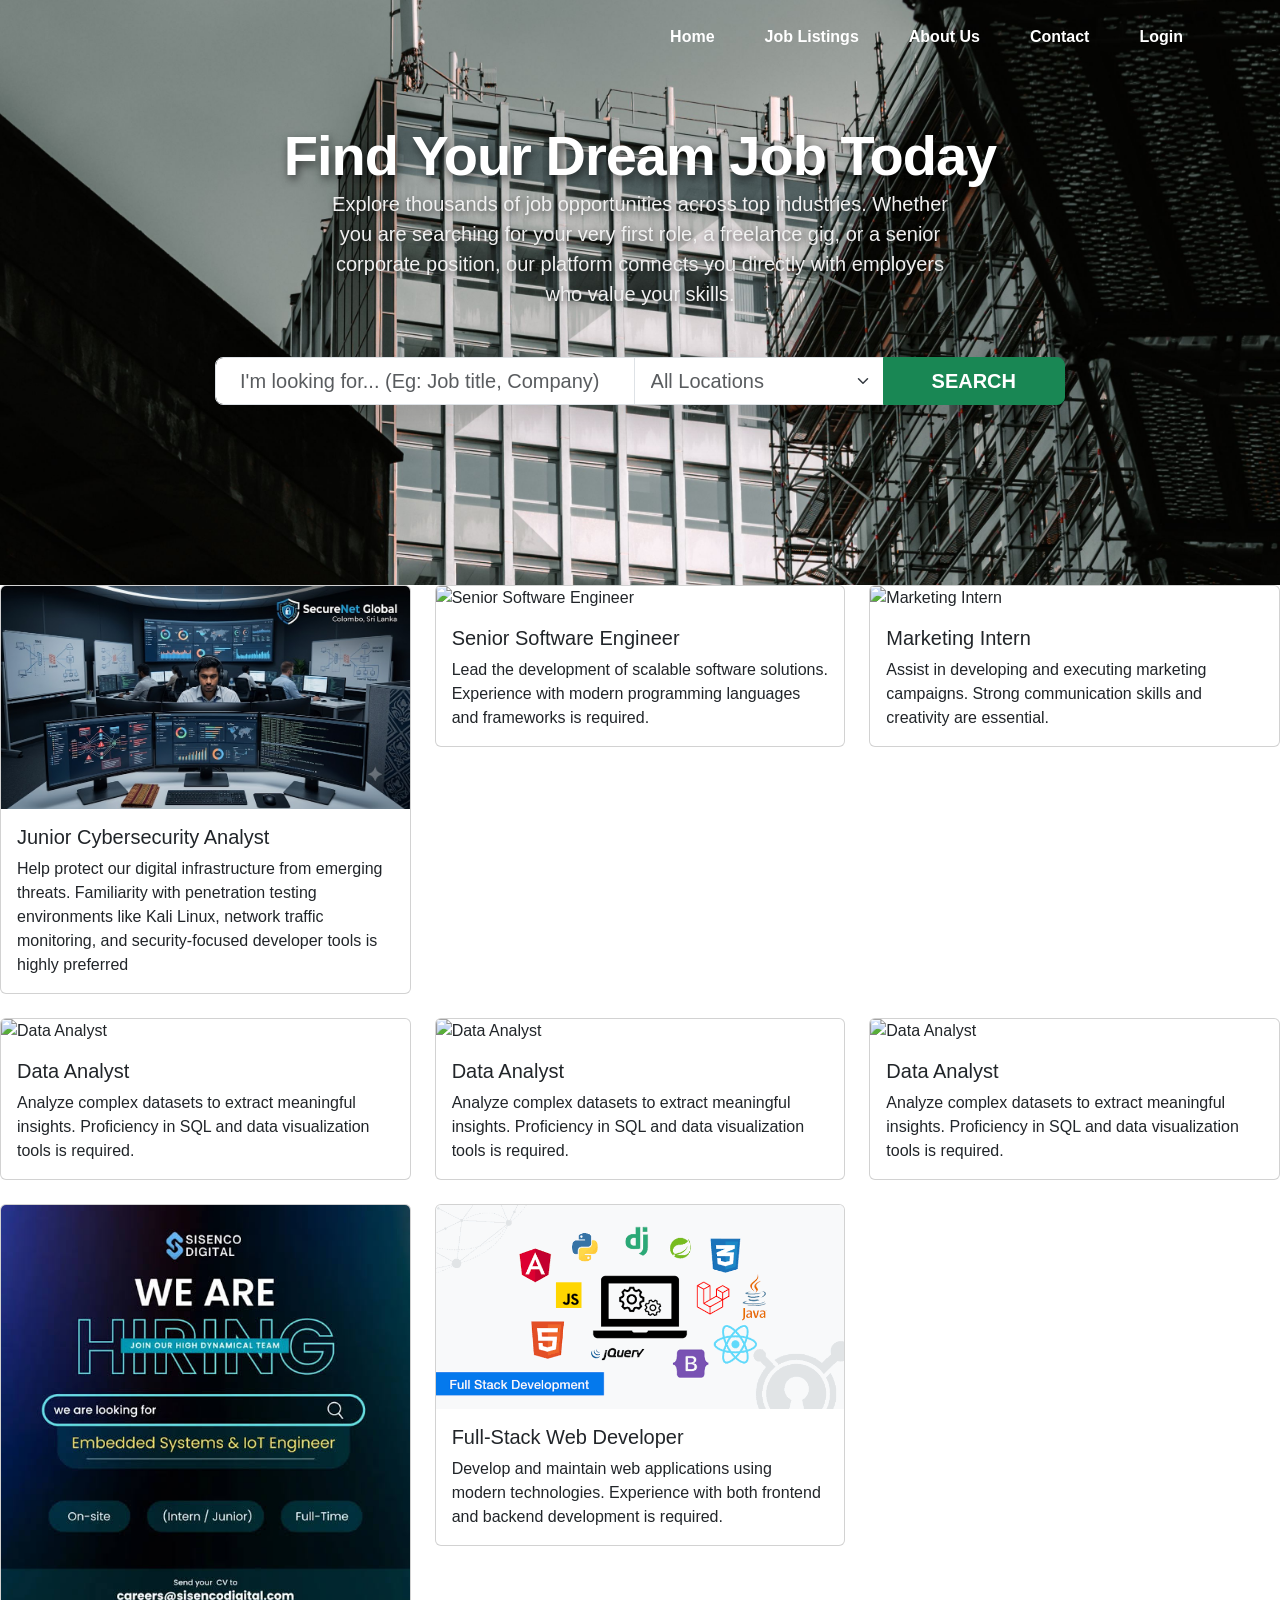
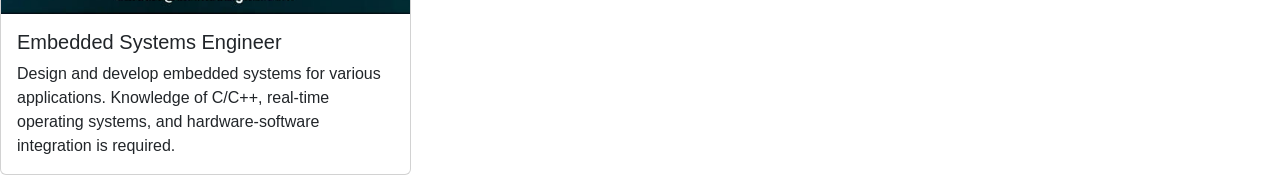
==== index.html @ c76b006e "Index new1.1" ====
<!DOCTYPE html>
<html lang="en">

<head>
    <meta charset="UTF-8">
    <meta name="viewport" content="width=device-width, initial-scale=1.0">
    <title>CareerHub</title>

    <link href="https://cdn.jsdelivr.net/npm/bootstrap@5.3.3/dist/css/bootstrap.min.css" rel="stylesheet">

    <link rel="stylesheet" href="css/style.css">
</head>

<body>
    <script src="js/script.js"></script>
    
    <header class="hero-section" style="min-height: 65vh;">
        <nav class="navbar">
            <div class="container">
                <ul>
                    <li><a href="index.html">Home</a></li>
                    <li><a href="jobs.html">Job Listings</a></li>
                    <li><a href="about.html">About Us</a></li>
                    <li><a href="contact.html">Contact</a></li>
                    <li><a href="login.html">Login</a></li>
                </ul> 
            </div>
        </nav><br>
        <div class="container text-center mt-4">
            
            <h1 class="home-title">Find Your Dream Job Today</h1>
            
            <p class="home-subtitle mx-auto">
                Explore thousands of job opportunities across top industries.
                Whether you are searching for your very first role, a freelance gig, 
                or a senior corporate position, our platform connects you directly with employers
                who value your skills.
            </p>

            <div class="d-flex justify-content-center mt-5"> <!-- boostrap Search Bar Start -->
                <form action="jobs.html" method="GET" style="width: 100%; max-width: 850px;">
                    <div class="input-group input-group-lg shadow-lg rounded">
                        <input type="text" class="form-control px-4" placeholder="I'm looking for... (Eg: Job title, Company)">
                        
                        <select class="form-select text-muted" style="max-width: 250px;">
                            <option selected>All Locations</option>
                            <option value="colombo">Colombo</option>
                            <option value="gampaha">Gampaha</option>
                            <option value="kandy">Kandy</option>
                        </select>
                        
                        <button class="btn btn-success px-5 fw-bold" type="submit">SEARCH</button>
                    </div>
                </form>
            </div>
            
        </div>
    </header>

  <div class="row row-cols-1 row-cols-md-3 g-4">
  <div class="col">
    <div class="card">
      <img src="images\jobimages\Junior Cybersecurity Analyst.jpeg" class="card-img-top" alt="Junior Cybersecurity Analyst">
      <div class="card-body">
        <h5 class="card-title">Junior Cybersecurity Analyst</h5>
        <p class="card-text">Help protect our digital infrastructure from emerging threats. Familiarity with penetration testing environments like Kali Linux, network traffic monitoring, and security-focused developer tools is highly preferred</p>
      </div>
    </div>
  </div>
  <div class="col">
    <div class="card">
      <img src="images\jobimages\Senior Software Engineer.jpeg" class="card-img-top" alt="Senior Software Engineer">
      <div class="card-body">
        <h5 class="card-title">Senior Software Engineer</h5>
        <p class="card-text">Lead the development of scalable software solutions. Experience with modern programming languages and frameworks is required.</p>
      </div>
    </div>
  </div>
  <div class="col">
    <div class="card">
      <img src="images\jobimages\Marketing Intern.jpeg" class="card-img-top" alt="Marketing Intern">
      <div class="card-body">
        <h5 class="card-title">Marketing Intern</h5>
        <p class="card-text">Assist in developing and executing marketing campaigns. Strong communication skills and creativity are essential.</p>
      </div>
    </div>
  </div>
  <div class="col">
    <div class="card">
      <img src="images\jobimages\Data Analyst.jpeg" class="card-img-top" alt="Data Analyst">
      <div class="card-body">
        <h5 class="card-title">Data Analyst</h5>
        <p class="card-text">Analyze complex datasets to extract meaningful insights. Proficiency in SQL and data visualization tools is required.</p>
      </div>
    </div>
  </div>
  <div class="col">
    <div class="card">
      <img src="images\jobimages\Data Analyst.jpeg" class="card-img-top" alt="Data Analyst">
      <div class="card-body">
        <h5 class="card-title">Data Analyst</h5>
        <p class="card-text">Analyze complex datasets to extract meaningful insights. Proficiency in SQL and data visualization tools is required.</p>
      </div>
    </div>
  </div>
  <div class="col">
    <div class="card">
      <img src="images\jobimages\Data Analyst.jpeg" class="card-img-top" alt="Data Analyst">
      <div class="card-body">
        <h5 class="card-title">Data Analyst</h5>
        <p class="card-text">Analyze complex datasets to extract meaningful insights. Proficiency in SQL and data visualization tools is required.</p>
      </div>
    </div>
  </div><div class="col">
    <div class="card">
      <img src="images\jobimages\Embedded Systems Engineer.jpeg" class="card-img-top" alt="Embedded Systems Engineer">
      <div class="card-body">
        <h5 class="card-title">Embedded Systems Engineer</h5>
        <p class="card-text">Design and develop embedded systems for various applications. Knowledge of C/C++, real-time operating systems, and hardware-software integration is required.</p>
      </div>
    </div>
  </div>
  <div class="col">
    <div class="card">
      <img src="images\jobimages\Full-Stack Web Developer.png" class="card-img-top" alt="Full-Stack Web Developer">
      <div class="card-body">
        <h5 class="card-title">Full-Stack Web Developer</h5>
        <p class="card-text">Develop and maintain web applications using modern technologies. Experience with both frontend and backend development is required.</p>
      </div>
    </div>
  </div>
</div>
            
    <script src="https://cdn.jsdelivr.net/npm/bootstrap@5.3.8/dist/js/bootstrap.bundle.min.js"></script>
</body>
</html>
---- css/style.css ----
body {
    background-color: #ffffff;
    margin: 0;
    padding: 0;
    font-family: Arial, sans-serif;
    overflow-x: hidden;
}

/* 1. Add the Hero Section for the background image */
.hero-section {
    /* Put the path to your actual image file inside the quotes below */
    background-image: url('../images/banners/Main-navbar3.jpg'); 
    background-size: cover;
    background-position: center;
    background-repeat: no-repeat;
    
    
    /* Ensures the section covers at least the full height of the screen */
    ; 
}

.hero-index {
    min-height: 10vh; 
}
.hero-contact {
    min-height: 100vh; /* Full viewport height for the contact page */
}   

/* 2. Update Navbar to be transparent */
.navbar {
    background: transparent; /* Changed from #222 so the image shows through */
    padding: 25px 0; /* Slightly increased padding for a cleaner look */
}

.navbar ul {
    list-style: none;
    display: flex;
    gap: 20px;
    justify-content: flex-end; /* Aligns items to the left, change to center if preferred */
    margin: 0;
    padding: 0;
    width: 100%;
}

.navbar a {
    color: white;
    text-decoration: none;
    font-weight: bold;
    padding: 8px 15px; /* Adds space around the text */
    border-radius: 20px; /* Rounds the corners perfectly */
    transition: background-color 0.3s ease; /* Smooth transition for hover effect */
}

.navbar a:hover {
    background-color: rgba(255, 255, 255, 0.2); /* Little hover effect for better user experience */
}

/* 3. Fix the Main Container margins */
.main-container {
    color: #ffffff;
    width: 90%;
    /* margin: top right bottom left */
    /* This pushes the text down 80px, and centers it horizontally */
    margin: 80px auto 0 auto; 
}

.head-2-1 {
    font-size: 48px;
    margin-bottom: 20px;
}

.home-title{ /* New class for the home page title */ 
    font-size: 3.5rem;
    font-weight: 700;
    color: #ffffff;
    letter-spacing: -1px;
    margin-bottom: 25px;
    text-shadow: 2px 4px 10px rgba(0, 0, 0, 0.6); 
    margin: 0 auto;
   
}

.home-subtitle {
    font-size: 1.25rem; 
    color: #f0f0f0; 
    font-weight: 400; 
    margin-bottom: 30px; 
    text-shadow: 1px 2px 6px rgba(0, 0, 0, 0.6); 
    max-width: 650px; 
    margin: 0 auto;
    
}

.image-box {
    width: 500px;
    height: 300px;
    background-color: #f8f9fa; 
    border-radius: 8px; 
    align-items: center;
    justify-content: center;
    overflow: hidden; 
    border: 1px solid #eee;
}

.image-box img {
    max-width: 100%;
    max-height: 100%;
    object-fit: contain;
}
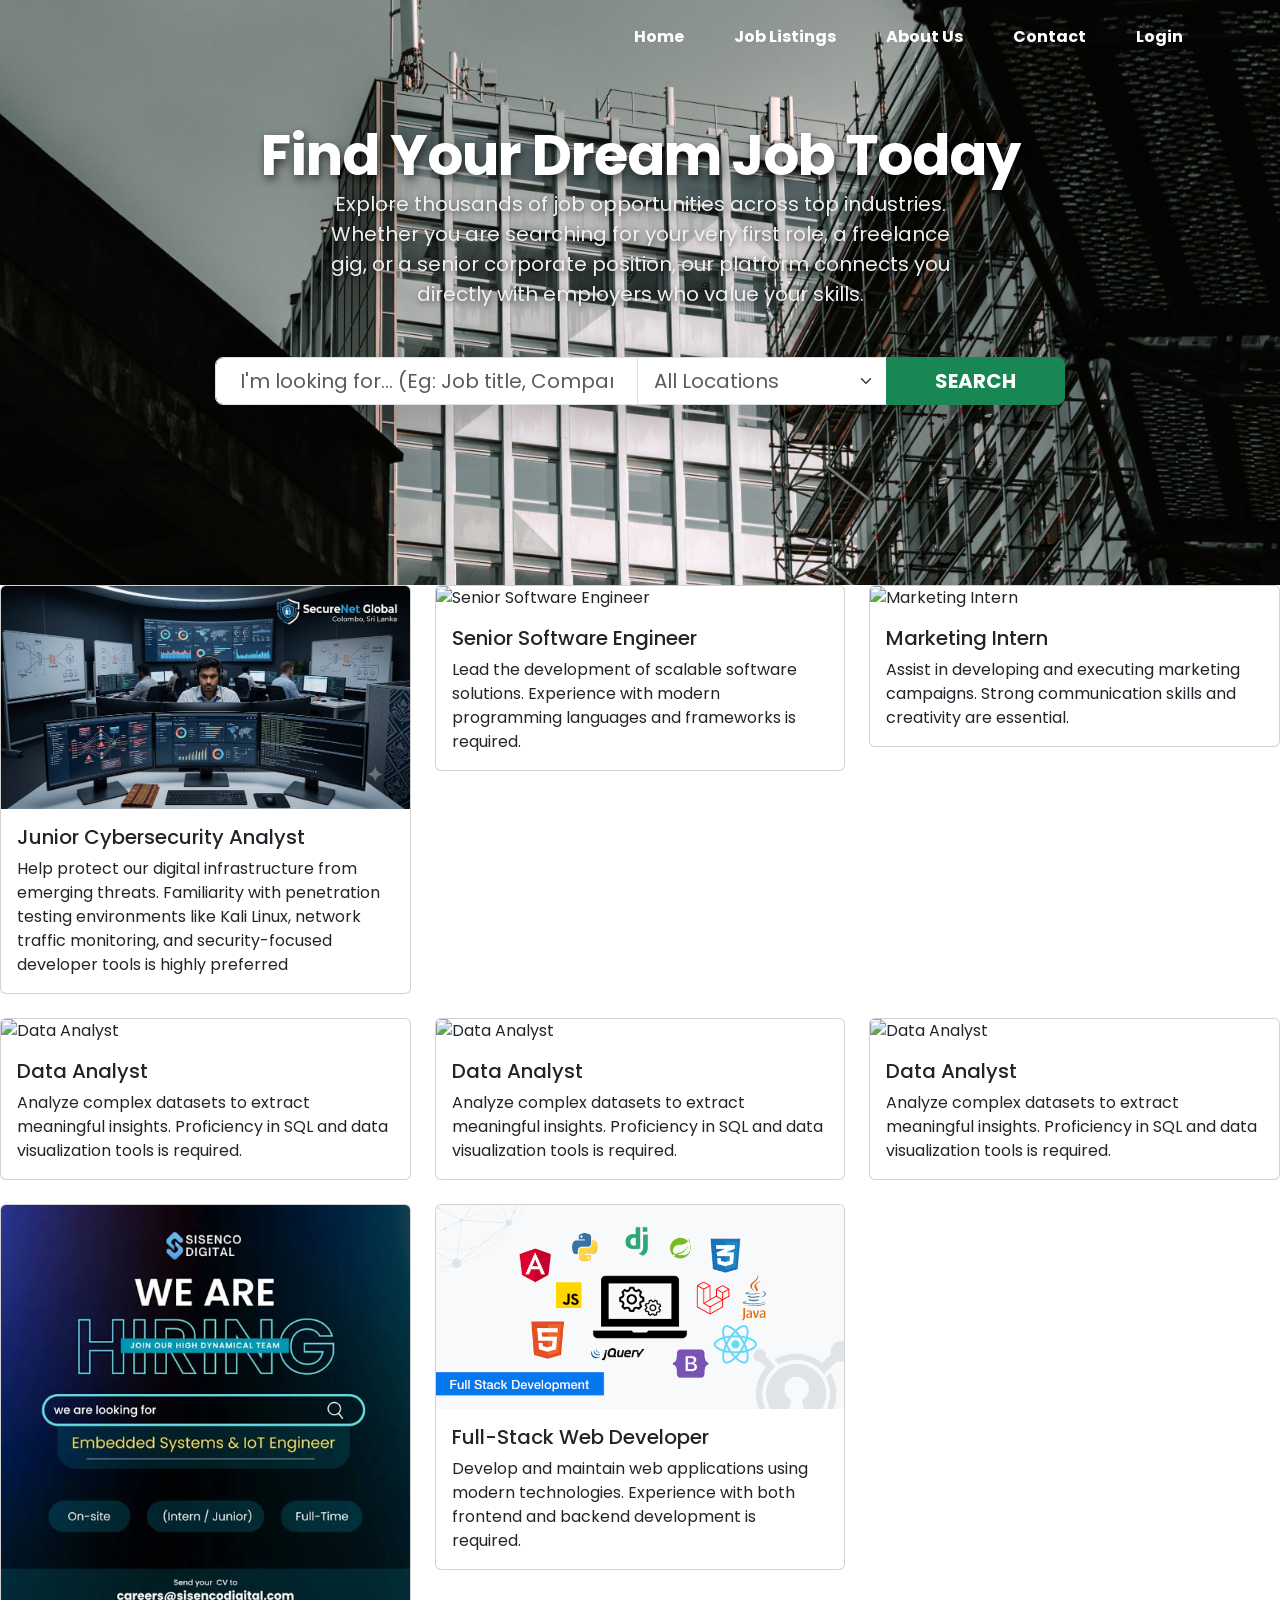
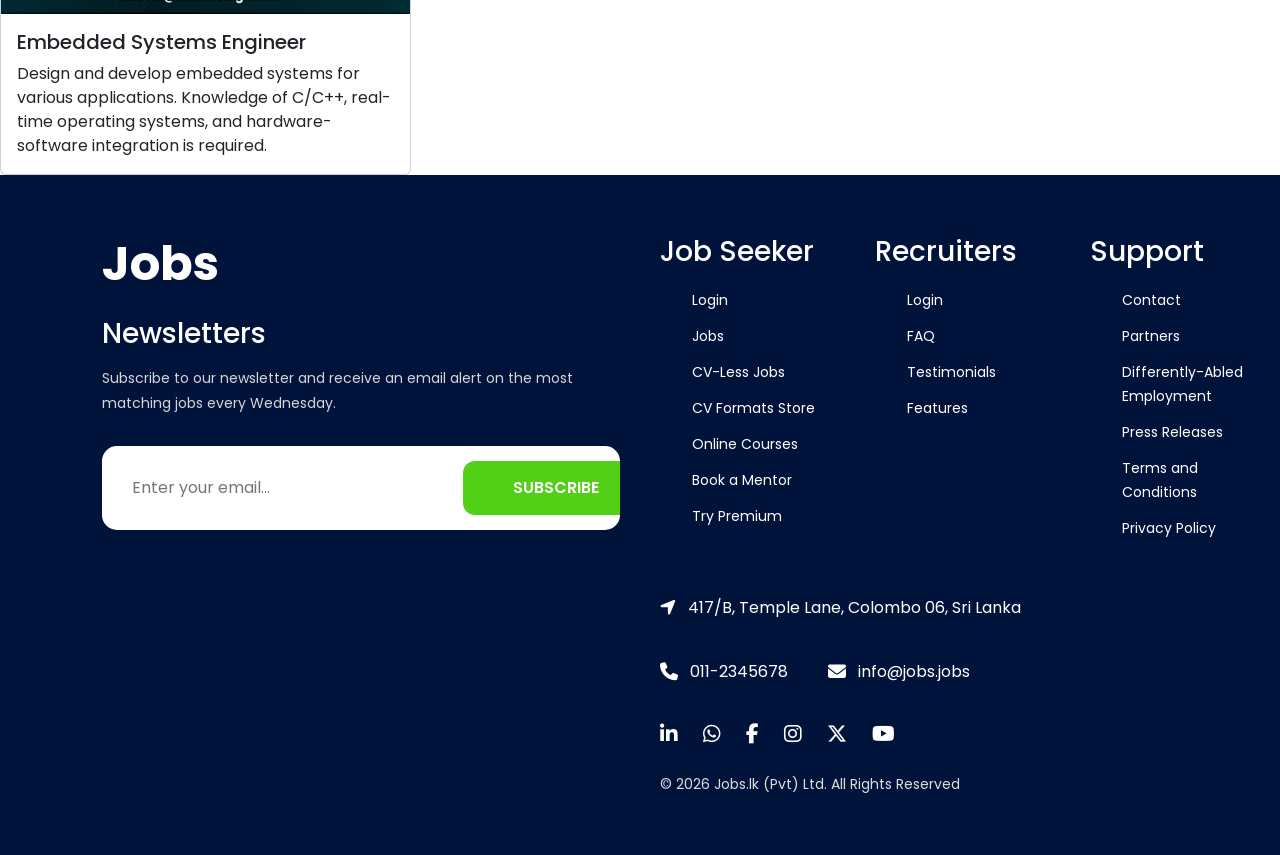
==== commit ce950bd8: "foteerr" ====
--- a/index.html
+++ b/index.html
@@ -7,6 +7,17 @@
     <title>CareerHub</title>
 
     <link href="https://cdn.jsdelivr.net/npm/bootstrap@5.3.3/dist/css/bootstrap.min.css" rel="stylesheet">
+
+    <link rel="stylesheet"
+    href="https://unpkg.com/boxicons@latest/css/boxicons.min.css">
+
+   
+    <link rel="stylesheet"
+    href="https://cdnjs.cloudflare.com/ajax/libs/font-awesome/6.6.0/css/all.min.css">
+
+    
+    <link href="https://fonts.googleapis.com/css2?family=Poppins:wght@300;400;500;600;700&display=swap"
+    rel="stylesheet">
 
     <link rel="stylesheet" href="css/style.css">
 </head>
@@ -130,6 +141,129 @@
     </div>
   </div>
 </div>
+
+<footer><!-- Footer Start -->
+
+<div class="footer-container">
+
+    
+    <div class="footer-left">
+
+        <h1>Jobs</h1>
+
+        <h2>Newsletters</h2>
+
+        <p>
+            Subscribe to our newsletter and receive an email alert
+            on the most matching jobs every Wednesday.
+        </p>
+
+        <div class="subscribe-box">
+
+            <input type="email" placeholder="Enter your email...">
+
+            <button>SUBSCRIBE</button>
+
+        </div>
+
+    </div>
+
+
+    
+    <div class="footer-right">
+
+        <div class="links">
+
+            <div class="column">
+
+                <h3>Job Seeker</h3>
+
+                <ul>
+                    <li><a href="#">Login</a></li>
+                    <li><a href="#">Jobs</a></li>
+                    <li><a href="#">CV-Less Jobs</a></li>
+                    <li><a href="#">CV Formats Store</a></li>
+                    <li><a href="#">Online Courses</a></li>
+                    <li><a href="#">Book a Mentor</a></li>
+                    <li><a href="#">Try Premium</a></li>
+                </ul>
+
+            </div>
+
+
+            <div class="column">
+
+                <h3>Recruiters</h3>
+
+                <ul>
+                    <li><a href="#">Login</a></li>
+                    <li><a href="#">FAQ</a></li>
+                    <li><a href="#">Testimonials</a></li>
+                    <li><a href="#">Features</a></li>
+                </ul>
+
+            </div>
+
+
+            <div class="column">
+
+                <h3>Support</h3>
+
+                <ul>
+                    <li><a href="#">Contact</a></li>
+                    <li><a href="#">Partners</a></li>
+                    <li><a href="#">Differently-Abled Employment</a></li>
+                    <li><a href="#">Press Releases</a></li>
+                    <li><a href="#">Terms and Conditions</a></li>
+                    <li><a href="#">Privacy Policy</a></li>
+                </ul>
+
+            </div>
+
+        </div>
+
+
+        <div class="contact-info">
+
+            <div>
+                <i class="fa-solid fa-location-arrow"></i>
+                417/B, Temple Lane, Colombo 06, Sri Lanka
+            </div>
+
+            <div>
+                <i class="fa-solid fa-phone"></i>
+                011-2345678
+            </div>
+
+            <div>
+                <i class="fa-solid fa-envelope"></i>
+                info@jobs.jobs
+            </div>
+
+        </div>
+
+
+        <div class="social-icons">
+
+            <i class="fa-brands fa-linkedin-in"></i>
+            <i class="fa-brands fa-whatsapp"></i>
+            <i class="fa-brands fa-facebook-f"></i>
+            <i class="fa-brands fa-instagram"></i>
+            <i class="fa-brands fa-x-twitter"></i>
+            <i class="fa-brands fa-youtube"></i>
+
+        </div>
+
+
+        <div class="copyright">
+            © 2026 Jobs.lk (Pvt) Ltd. All Rights Reserved
+        </div>
+
+    </div>
+
+</div>
+
+</footer>
             
     <script src="https://cdn.jsdelivr.net/npm/bootstrap@5.3.8/dist/js/bootstrap.bundle.min.js"></script>
 </body>
--- a/css/style.css
+++ b/css/style.css
@@ -108,4 +108,241 @@
     object-fit: contain;
 }
 
- +/* Footer */
+
+*{
+    margin:0;
+    padding:0;
+    box-sizing:border-box;
+    font-family:'Poppins',sans-serif;
+}
+
+body{
+    background:#fff;
+}
+
+footer{
+    background:#00133a;
+    color:white;
+    padding:60px 8%;
+}
+
+.footer-container{
+    display:flex;
+    justify-content:space-between;
+    gap:40px;
+    flex-wrap:wrap;
+}
+
+/* Left Side */
+
+.footer-left{
+    flex:1;
+    min-width:350px;
+}
+
+.footer-left h1{
+    font-size:48px;
+    font-weight:700;
+    margin-bottom:25px;
+}
+
+.footer-left h2{
+    font-size:28px;
+    margin-bottom:15px;
+}
+
+.footer-left p{
+    font-size:14px;
+    color:#d6d6d6;
+    line-height:1.8;
+    max-width:650px;
+    margin-bottom:30px;
+}
+
+/* Subscribe Box */
+
+.subscribe-box{
+    background:#fff;
+    border-radius:15px;
+    display:flex;
+    overflow:hidden;
+    padding:15px;
+    max-width:700px;
+}
+
+.subscribe-box input{
+    flex:1;
+    border:none;
+    outline:none;
+    font-size:16px;
+    padding:0 15px;
+}
+
+.subscribe-box button{
+    background:#52d017;
+    color:white;
+    border:none;
+    padding:15px 50px;
+    border-radius:12px;
+    font-size:16px;
+    font-weight:600;
+    cursor:pointer;
+    transition:0.3s;
+}
+
+.subscribe-box button:hover{
+    background:#3fb312;
+}
+
+/* Right Side */
+
+.footer-right{
+    flex:1;
+    min-width:500px;
+}
+
+.links{
+    display:flex;
+    justify-content:space-between;
+    gap:35px;
+}
+
+.column{
+    min-width:180px;
+}
+
+.column h3{
+    font-size:28px;
+    margin-bottom:20px;
+}
+
+.column ul{
+    list-style:none;
+}
+
+.column ul li{
+    margin-bottom:12px;
+}
+
+.column ul li a{
+    text-decoration:none;
+    color:white;
+    font-size:14px;
+    transition:0.3s;
+}
+
+.column ul li a:hover{
+    color:#57d21f;
+}
+
+/* Contact Info */
+
+.contact-info{
+    margin-top:40px;
+    display:flex;
+    gap:40px;
+    flex-wrap:wrap;
+}
+
+.contact-info div{
+    display:flex;
+    align-items:center;
+    gap:12px;
+    font-size:16px;
+}
+
+.contact-info i{
+    font-size:18px;
+}
+
+/* Social Icons */
+
+.social-icons{
+    margin-top:40px;
+    display:flex;
+    gap:25px;
+}
+
+.social-icons i{
+    font-size:20px;
+    cursor:pointer;
+    transition:0.3s;
+}
+
+.social-icons i:hover{
+    color:#57d21f;
+}
+
+/* Copyright */
+
+.copyright{
+    margin-top:30px;
+    font-size:14px;
+    color:#ddd;
+}
+
+/* Responsive */
+
+@media(max-width:1200px){
+
+    .footer-container{
+        flex-direction:column;
+    }
+
+    .links{
+        justify-content:flex-start;
+        gap:60px;
+        flex-wrap:wrap;
+    }
+
+}
+
+@media(max-width:768px){
+
+    footer{
+        padding:50px 25px;
+    }
+
+    .footer-left,
+    .footer-right{
+        min-width:100%;
+    }
+
+    .footer-left h1{
+        font-size:40px;
+    }
+
+    .footer-left h2{
+        font-size:24px;
+    }
+
+    .links{
+        flex-direction:column;
+        gap:30px;
+    }
+
+    .subscribe-box{
+        flex-direction:column;
+        gap:15px;
+    }
+
+    .subscribe-box input{
+        height:55px;
+    }
+
+    .subscribe-box button{
+        width:100%;
+        padding:16px;
+    }
+
+    .contact-info{
+        flex-direction:column;
+        gap:20px;
+    }
+
+    .social-icons{
+        gap:20px;
+        flex-wrap:wrap;
+    }
+}
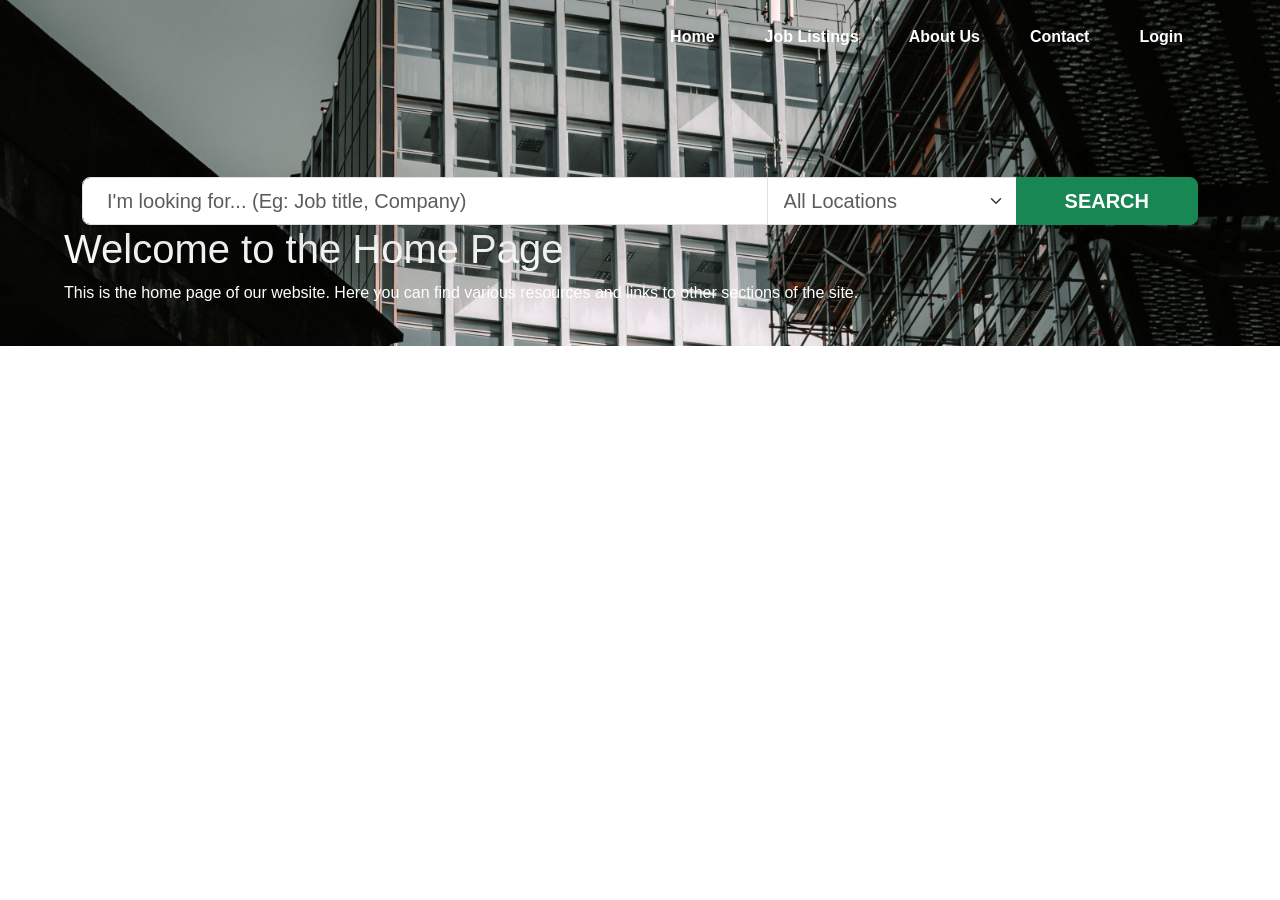
==== commit d2f3ffc9: "Merge branch 'Hashini/contact' of https://github.com/Dhanux-cyber/Talentify_Project into Hashini/con" ====
--- a/index.html
+++ b/index.html
@@ -2,55 +2,48 @@
 <html lang="en">
 
 <head>
+    
     <meta charset="UTF-8">
     <meta name="viewport" content="width=device-width, initial-scale=1.0">
+
     <title>CareerHub</title>
 
+    <!-- Bootstrap -->
     <link href="https://cdn.jsdelivr.net/npm/bootstrap@5.3.3/dist/css/bootstrap.min.css" rel="stylesheet">
 
-    <link rel="stylesheet"
-    href="https://unpkg.com/boxicons@latest/css/boxicons.min.css">
-
-   
-    <link rel="stylesheet"
-    href="https://cdnjs.cloudflare.com/ajax/libs/font-awesome/6.6.0/css/all.min.css">
-
-    
-    <link href="https://fonts.googleapis.com/css2?family=Poppins:wght@300;400;500;600;700&display=swap"
-    rel="stylesheet">
-
+    <!-- CSS -->
     <link rel="stylesheet" href="css/style.css">
 </head>
 
 <body>
     <script src="js/script.js"></script>
-    
-    <header class="hero-section" style="min-height: 65vh;">
-        <nav class="navbar">
-            <div class="container">
-                <ul>
-                    <li><a href="index.html">Home</a></li>
-                    <li><a href="jobs.html">Job Listings</a></li>
-                    <li><a href="about.html">About Us</a></li>
-                    <li><a href="contact.html">Contact</a></li>
-                    <li><a href="login.html">Login</a></li>
-                </ul> 
-            </div>
-        </nav><br>
-        <div class="container text-center mt-4">
+    <header class="hero-section">
+             <!-- Navigation Bar Start -->
+<nav class="navbar">
+         <div class="container">
+
+        <ul>
+                <li><a href="index.html">Home</a></li>
+                <li><a href="jobs.html">Job Listings</a></li>
+                <li><a href="about.html">About Us</a></li>
+                <li><a href="contact.html">Contact</a></li>
+                <li><a href="login.html">Login</a></li>
+            </ul> 
+
             
-            <h1 class="home-title">Find Your Dream Job Today</h1>
-            
-            <p class="home-subtitle mx-auto">
-                Explore thousands of job opportunities across top industries.
-                Whether you are searching for your very first role, a freelance gig, 
-                or a senior corporate position, our platform connects you directly with employers
-                who value your skills.
-            </p>
+             
+        </div>
+            <!-- Navigation Bar End -->
 
-            <div class="d-flex justify-content-center mt-5"> <!-- boostrap Search Bar Start -->
-                <form action="jobs.html" method="GET" style="width: 100%; max-width: 850px;">
+
+            <!-- Main Content -->
+
+        <div class="main-container">
+
+                        <div class="container mt-5">
+                <form action="jobs.html" method="GET">
                     <div class="input-group input-group-lg shadow-lg rounded">
+                        
                         <input type="text" class="form-control px-4" placeholder="I'm looking for... (Eg: Job title, Company)">
                         
                         <select class="form-select text-muted" style="max-width: 250px;">
@@ -61,210 +54,28 @@
                         </select>
                         
                         <button class="btn btn-success px-5 fw-bold" type="submit">SEARCH</button>
+                        
                     </div>
                 </form>
-            </div>
-            
-        </div>
-    </header>
-
-  <div class="row row-cols-1 row-cols-md-3 g-4">
-  <div class="col">
-    <div class="card">
-      <img src="images\jobimages\Junior Cybersecurity Analyst.jpeg" class="card-img-top" alt="Junior Cybersecurity Analyst">
-      <div class="card-body">
-        <h5 class="card-title">Junior Cybersecurity Analyst</h5>
-        <p class="card-text">Help protect our digital infrastructure from emerging threats. Familiarity with penetration testing environments like Kali Linux, network traffic monitoring, and security-focused developer tools is highly preferred</p>
-      </div>
-    </div>
-  </div>
-  <div class="col">
-    <div class="card">
-      <img src="images\jobimages\Senior Software Engineer.jpeg" class="card-img-top" alt="Senior Software Engineer">
-      <div class="card-body">
-        <h5 class="card-title">Senior Software Engineer</h5>
-        <p class="card-text">Lead the development of scalable software solutions. Experience with modern programming languages and frameworks is required.</p>
-      </div>
-    </div>
-  </div>
-  <div class="col">
-    <div class="card">
-      <img src="images\jobimages\Marketing Intern.jpeg" class="card-img-top" alt="Marketing Intern">
-      <div class="card-body">
-        <h5 class="card-title">Marketing Intern</h5>
-        <p class="card-text">Assist in developing and executing marketing campaigns. Strong communication skills and creativity are essential.</p>
-      </div>
-    </div>
-  </div>
-  <div class="col">
-    <div class="card">
-      <img src="images\jobimages\Data Analyst.jpeg" class="card-img-top" alt="Data Analyst">
-      <div class="card-body">
-        <h5 class="card-title">Data Analyst</h5>
-        <p class="card-text">Analyze complex datasets to extract meaningful insights. Proficiency in SQL and data visualization tools is required.</p>
-      </div>
-    </div>
-  </div>
-  <div class="col">
-    <div class="card">
-      <img src="images\jobimages\Data Analyst.jpeg" class="card-img-top" alt="Data Analyst">
-      <div class="card-body">
-        <h5 class="card-title">Data Analyst</h5>
-        <p class="card-text">Analyze complex datasets to extract meaningful insights. Proficiency in SQL and data visualization tools is required.</p>
-      </div>
-    </div>
-  </div>
-  <div class="col">
-    <div class="card">
-      <img src="images\jobimages\Data Analyst.jpeg" class="card-img-top" alt="Data Analyst">
-      <div class="card-body">
-        <h5 class="card-title">Data Analyst</h5>
-        <p class="card-text">Analyze complex datasets to extract meaningful insights. Proficiency in SQL and data visualization tools is required.</p>
-      </div>
-    </div>
-  </div><div class="col">
-    <div class="card">
-      <img src="images\jobimages\Embedded Systems Engineer.jpeg" class="card-img-top" alt="Embedded Systems Engineer">
-      <div class="card-body">
-        <h5 class="card-title">Embedded Systems Engineer</h5>
-        <p class="card-text">Design and develop embedded systems for various applications. Knowledge of C/C++, real-time operating systems, and hardware-software integration is required.</p>
-      </div>
-    </div>
-  </div>
-  <div class="col">
-    <div class="card">
-      <img src="images\jobimages\Full-Stack Web Developer.png" class="card-img-top" alt="Full-Stack Web Developer">
-      <div class="card-body">
-        <h5 class="card-title">Full-Stack Web Developer</h5>
-        <p class="card-text">Develop and maintain web applications using modern technologies. Experience with both frontend and backend development is required.</p>
-      </div>
-    </div>
-  </div>
 </div>
 
-<footer><!-- Footer Start -->
-
-<div class="footer-container">
-
-    
-    <div class="footer-left">
-
-        <h1>Jobs</h1>
-
-        <h2>Newsletters</h2>
+        <h1>Welcome to the Home Page</h1>
 
         <p>
-            Subscribe to our newsletter and receive an email alert
-            on the most matching jobs every Wednesday.
+            This is the home page of our website.
+            Here you can find various resources and links
+            to other sections of the site.
         </p>
 
-        <div class="subscribe-box">
+    </div>
+    </header>
+</nav>
+ 
 
-            <input type="email" placeholder="Enter your email...">
-
-            <button>SUBSCRIBE</button>
-
-        </div>
-
-    </div>
+  <script src="https://cdn.jsdelivr.net/npm/bootstrap@5.3.8/dist/js/bootstrap.bundle.min.js"></script>
+</body>
 
 
-    
-    <div class="footer-right">
-
-        <div class="links">
-
-            <div class="column">
-
-                <h3>Job Seeker</h3>
-
-                <ul>
-                    <li><a href="#">Login</a></li>
-                    <li><a href="#">Jobs</a></li>
-                    <li><a href="#">CV-Less Jobs</a></li>
-                    <li><a href="#">CV Formats Store</a></li>
-                    <li><a href="#">Online Courses</a></li>
-                    <li><a href="#">Book a Mentor</a></li>
-                    <li><a href="#">Try Premium</a></li>
-                </ul>
-
-            </div>
 
 
-            <div class="column">
-
-                <h3>Recruiters</h3>
-
-                <ul>
-                    <li><a href="#">Login</a></li>
-                    <li><a href="#">FAQ</a></li>
-                    <li><a href="#">Testimonials</a></li>
-                    <li><a href="#">Features</a></li>
-                </ul>
-
-            </div>
-
-
-            <div class="column">
-
-                <h3>Support</h3>
-
-                <ul>
-                    <li><a href="#">Contact</a></li>
-                    <li><a href="#">Partners</a></li>
-                    <li><a href="#">Differently-Abled Employment</a></li>
-                    <li><a href="#">Press Releases</a></li>
-                    <li><a href="#">Terms and Conditions</a></li>
-                    <li><a href="#">Privacy Policy</a></li>
-                </ul>
-
-            </div>
-
-        </div>
-
-
-        <div class="contact-info">
-
-            <div>
-                <i class="fa-solid fa-location-arrow"></i>
-                417/B, Temple Lane, Colombo 06, Sri Lanka
-            </div>
-
-            <div>
-                <i class="fa-solid fa-phone"></i>
-                011-2345678
-            </div>
-
-            <div>
-                <i class="fa-solid fa-envelope"></i>
-                info@jobs.jobs
-            </div>
-
-        </div>
-
-
-        <div class="social-icons">
-
-            <i class="fa-brands fa-linkedin-in"></i>
-            <i class="fa-brands fa-whatsapp"></i>
-            <i class="fa-brands fa-facebook-f"></i>
-            <i class="fa-brands fa-instagram"></i>
-            <i class="fa-brands fa-x-twitter"></i>
-            <i class="fa-brands fa-youtube"></i>
-
-        </div>
-
-
-        <div class="copyright">
-            © 2026 Jobs.lk (Pvt) Ltd. All Rights Reserved
-        </div>
-
-    </div>
-
-</div>
-
-</footer>
-            
-    <script src="https://cdn.jsdelivr.net/npm/bootstrap@5.3.8/dist/js/bootstrap.bundle.min.js"></script>
-</body>
 </html>
--- a/css/style.css
+++ b/css/style.css
@@ -62,287 +62,4 @@
     /* margin: top right bottom left */
     /* This pushes the text down 80px, and centers it horizontally */
     margin: 80px auto 0 auto; 
-}
-
-.head-2-1 {
-    font-size: 48px;
-    margin-bottom: 20px;
-}
-
-.home-title{ /* New class for the home page title */ 
-    font-size: 3.5rem;
-    font-weight: 700;
-    color: #ffffff;
-    letter-spacing: -1px;
-    margin-bottom: 25px;
-    text-shadow: 2px 4px 10px rgba(0, 0, 0, 0.6); 
-    margin: 0 auto;
-   
-}
-
-.home-subtitle {
-    font-size: 1.25rem; 
-    color: #f0f0f0; 
-    font-weight: 400; 
-    margin-bottom: 30px; 
-    text-shadow: 1px 2px 6px rgba(0, 0, 0, 0.6); 
-    max-width: 650px; 
-    margin: 0 auto;
-    
-}
-
-.image-box {
-    width: 500px;
-    height: 300px;
-    background-color: #f8f9fa; 
-    border-radius: 8px; 
-    align-items: center;
-    justify-content: center;
-    overflow: hidden; 
-    border: 1px solid #eee;
-}
-
-.image-box img {
-    max-width: 100%;
-    max-height: 100%;
-    object-fit: contain;
-}
-
-/* Footer */
-
-*{
-    margin:0;
-    padding:0;
-    box-sizing:border-box;
-    font-family:'Poppins',sans-serif;
-}
-
-body{
-    background:#fff;
-}
-
-footer{
-    background:#00133a;
-    color:white;
-    padding:60px 8%;
-}
-
-.footer-container{
-    display:flex;
-    justify-content:space-between;
-    gap:40px;
-    flex-wrap:wrap;
-}
-
-/* Left Side */
-
-.footer-left{
-    flex:1;
-    min-width:350px;
-}
-
-.footer-left h1{
-    font-size:48px;
-    font-weight:700;
-    margin-bottom:25px;
-}
-
-.footer-left h2{
-    font-size:28px;
-    margin-bottom:15px;
-}
-
-.footer-left p{
-    font-size:14px;
-    color:#d6d6d6;
-    line-height:1.8;
-    max-width:650px;
-    margin-bottom:30px;
-}
-
-/* Subscribe Box */
-
-.subscribe-box{
-    background:#fff;
-    border-radius:15px;
-    display:flex;
-    overflow:hidden;
-    padding:15px;
-    max-width:700px;
-}
-
-.subscribe-box input{
-    flex:1;
-    border:none;
-    outline:none;
-    font-size:16px;
-    padding:0 15px;
-}
-
-.subscribe-box button{
-    background:#52d017;
-    color:white;
-    border:none;
-    padding:15px 50px;
-    border-radius:12px;
-    font-size:16px;
-    font-weight:600;
-    cursor:pointer;
-    transition:0.3s;
-}
-
-.subscribe-box button:hover{
-    background:#3fb312;
-}
-
-/* Right Side */
-
-.footer-right{
-    flex:1;
-    min-width:500px;
-}
-
-.links{
-    display:flex;
-    justify-content:space-between;
-    gap:35px;
-}
-
-.column{
-    min-width:180px;
-}
-
-.column h3{
-    font-size:28px;
-    margin-bottom:20px;
-}
-
-.column ul{
-    list-style:none;
-}
-
-.column ul li{
-    margin-bottom:12px;
-}
-
-.column ul li a{
-    text-decoration:none;
-    color:white;
-    font-size:14px;
-    transition:0.3s;
-}
-
-.column ul li a:hover{
-    color:#57d21f;
-}
-
-/* Contact Info */
-
-.contact-info{
-    margin-top:40px;
-    display:flex;
-    gap:40px;
-    flex-wrap:wrap;
-}
-
-.contact-info div{
-    display:flex;
-    align-items:center;
-    gap:12px;
-    font-size:16px;
-}
-
-.contact-info i{
-    font-size:18px;
-}
-
-/* Social Icons */
-
-.social-icons{
-    margin-top:40px;
-    display:flex;
-    gap:25px;
-}
-
-.social-icons i{
-    font-size:20px;
-    cursor:pointer;
-    transition:0.3s;
-}
-
-.social-icons i:hover{
-    color:#57d21f;
-}
-
-/* Copyright */
-
-.copyright{
-    margin-top:30px;
-    font-size:14px;
-    color:#ddd;
-}
-
-/* Responsive */
-
-@media(max-width:1200px){
-
-    .footer-container{
-        flex-direction:column;
-    }
-
-    .links{
-        justify-content:flex-start;
-        gap:60px;
-        flex-wrap:wrap;
-    }
-
-}
-
-@media(max-width:768px){
-
-    footer{
-        padding:50px 25px;
-    }
-
-    .footer-left,
-    .footer-right{
-        min-width:100%;
-    }
-
-    .footer-left h1{
-        font-size:40px;
-    }
-
-    .footer-left h2{
-        font-size:24px;
-    }
-
-    .links{
-        flex-direction:column;
-        gap:30px;
-    }
-
-    .subscribe-box{
-        flex-direction:column;
-        gap:15px;
-    }
-
-    .subscribe-box input{
-        height:55px;
-    }
-
-    .subscribe-box button{
-        width:100%;
-        padding:16px;
-    }
-
-    .contact-info{
-        flex-direction:column;
-        gap:20px;
-    }
-
-    .social-icons{
-        gap:20px;
-        flex-wrap:wrap;
-    }
 }
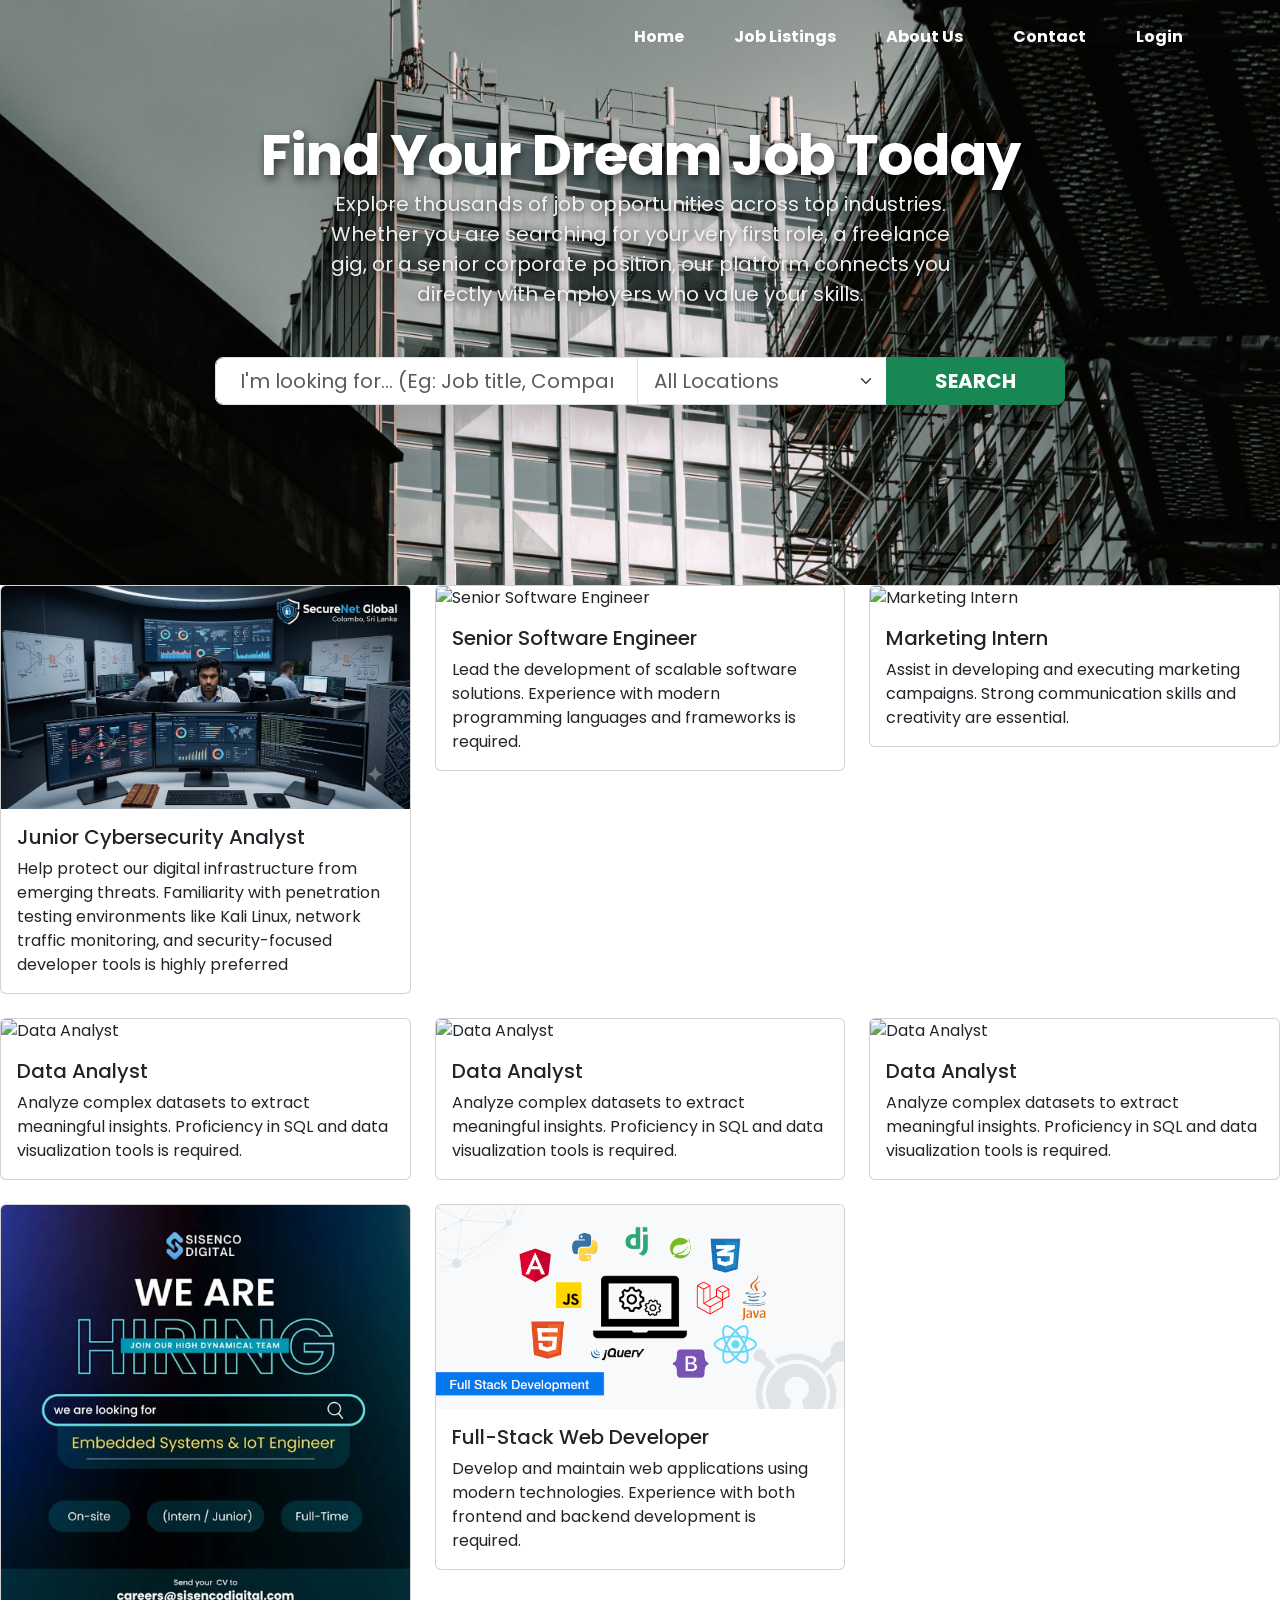
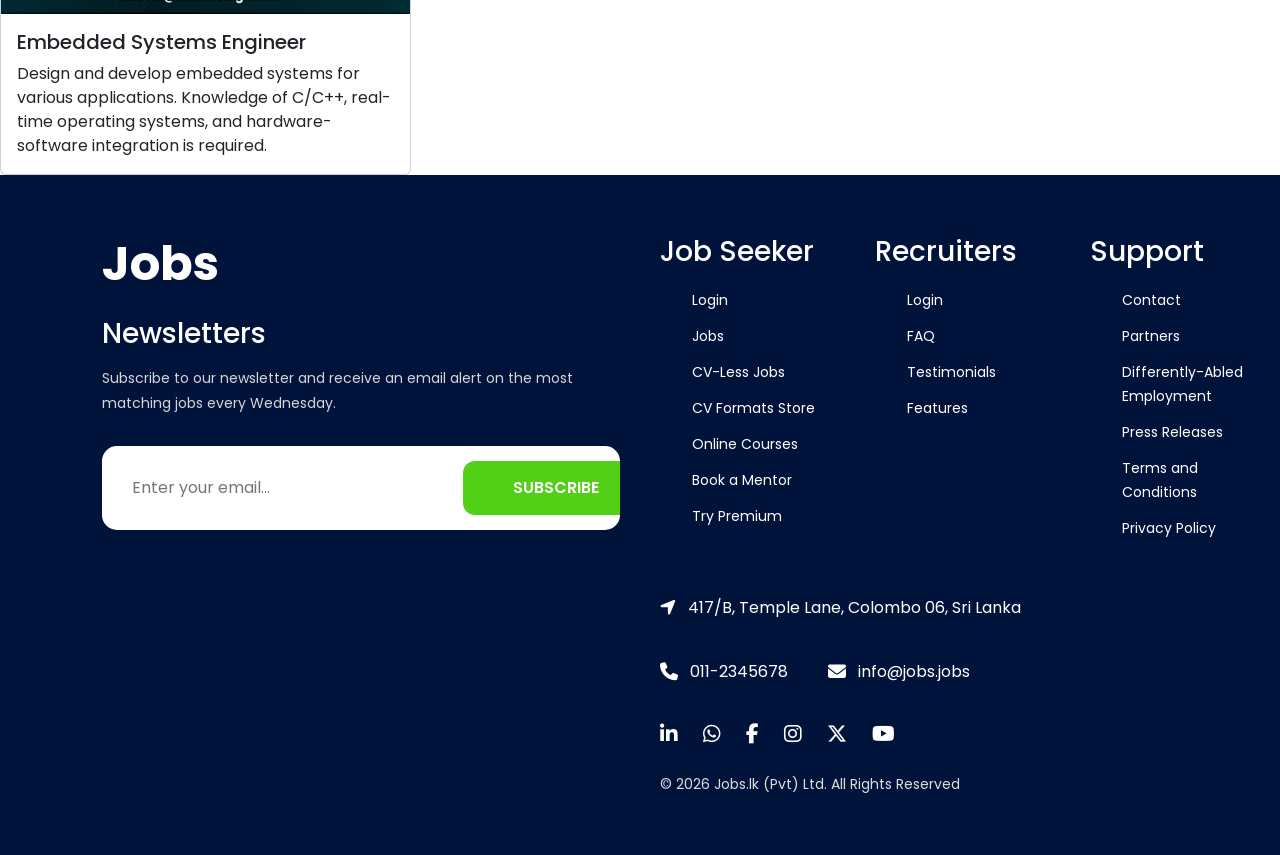
==== commit a08a3612: "Merge branch 'main' into Hashini/contact" ====
--- a/index.html
+++ b/index.html
@@ -2,48 +2,55 @@
 <html lang="en">
 
 <head>
-    
     <meta charset="UTF-8">
     <meta name="viewport" content="width=device-width, initial-scale=1.0">
-
     <title>CareerHub</title>
 
-    <!-- Bootstrap -->
     <link href="https://cdn.jsdelivr.net/npm/bootstrap@5.3.3/dist/css/bootstrap.min.css" rel="stylesheet">
 
-    <!-- CSS -->
+    <link rel="stylesheet"
+    href="https://unpkg.com/boxicons@latest/css/boxicons.min.css">
+
+   
+    <link rel="stylesheet"
+    href="https://cdnjs.cloudflare.com/ajax/libs/font-awesome/6.6.0/css/all.min.css">
+
+    
+    <link href="https://fonts.googleapis.com/css2?family=Poppins:wght@300;400;500;600;700&display=swap"
+    rel="stylesheet">
+
     <link rel="stylesheet" href="css/style.css">
 </head>
 
 <body>
     <script src="js/script.js"></script>
-    <header class="hero-section">
-             <!-- Navigation Bar Start -->
-<nav class="navbar">
-         <div class="container">
-
-        <ul>
-                <li><a href="index.html">Home</a></li>
-                <li><a href="jobs.html">Job Listings</a></li>
-                <li><a href="about.html">About Us</a></li>
-                <li><a href="contact.html">Contact</a></li>
-                <li><a href="login.html">Login</a></li>
-            </ul> 
-
-            
-             
-        </div>
-            <!-- Navigation Bar End -->
-
-
-            <!-- Main Content -->
-
-        <div class="main-container">
-
-                        <div class="container mt-5">
-                <form action="jobs.html" method="GET">
+    
+    <header class="hero-section" style="min-height: 65vh;">
+        <nav class="navbar">
+            <div class="container">
+                <ul>
+                    <li><a href="index.html">Home</a></li>
+                    <li><a href="jobs.html">Job Listings</a></li>
+                    <li><a href="about.html">About Us</a></li>
+                    <li><a href="contact.html">Contact</a></li>
+                    <li><a href="login.html">Login</a></li>
+                </ul> 
+            </div>
+        </nav><br>
+        <div class="container text-center mt-4">
+            
+            <h1 class="home-title">Find Your Dream Job Today</h1>
+            
+            <p class="home-subtitle mx-auto">
+                Explore thousands of job opportunities across top industries.
+                Whether you are searching for your very first role, a freelance gig, 
+                or a senior corporate position, our platform connects you directly with employers
+                who value your skills.
+            </p>
+
+            <div class="d-flex justify-content-center mt-5"> <!-- boostrap Search Bar Start -->
+                <form action="jobs.html" method="GET" style="width: 100%; max-width: 850px;">
                     <div class="input-group input-group-lg shadow-lg rounded">
-                        
                         <input type="text" class="form-control px-4" placeholder="I'm looking for... (Eg: Job title, Company)">
                         
                         <select class="form-select text-muted" style="max-width: 250px;">
@@ -54,28 +61,210 @@
                         </select>
                         
                         <button class="btn btn-success px-5 fw-bold" type="submit">SEARCH</button>
-                        
                     </div>
                 </form>
+            </div>
+            
+        </div>
+    </header>
+
+  <div class="row row-cols-1 row-cols-md-3 g-4">
+  <div class="col">
+    <div class="card">
+      <img src="images\jobimages\Junior Cybersecurity Analyst.jpeg" class="card-img-top" alt="Junior Cybersecurity Analyst">
+      <div class="card-body">
+        <h5 class="card-title">Junior Cybersecurity Analyst</h5>
+        <p class="card-text">Help protect our digital infrastructure from emerging threats. Familiarity with penetration testing environments like Kali Linux, network traffic monitoring, and security-focused developer tools is highly preferred</p>
+      </div>
+    </div>
+  </div>
+  <div class="col">
+    <div class="card">
+      <img src="images\jobimages\Senior Software Engineer.jpeg" class="card-img-top" alt="Senior Software Engineer">
+      <div class="card-body">
+        <h5 class="card-title">Senior Software Engineer</h5>
+        <p class="card-text">Lead the development of scalable software solutions. Experience with modern programming languages and frameworks is required.</p>
+      </div>
+    </div>
+  </div>
+  <div class="col">
+    <div class="card">
+      <img src="images\jobimages\Marketing Intern.jpeg" class="card-img-top" alt="Marketing Intern">
+      <div class="card-body">
+        <h5 class="card-title">Marketing Intern</h5>
+        <p class="card-text">Assist in developing and executing marketing campaigns. Strong communication skills and creativity are essential.</p>
+      </div>
+    </div>
+  </div>
+  <div class="col">
+    <div class="card">
+      <img src="images\jobimages\Data Analyst.jpeg" class="card-img-top" alt="Data Analyst">
+      <div class="card-body">
+        <h5 class="card-title">Data Analyst</h5>
+        <p class="card-text">Analyze complex datasets to extract meaningful insights. Proficiency in SQL and data visualization tools is required.</p>
+      </div>
+    </div>
+  </div>
+  <div class="col">
+    <div class="card">
+      <img src="images\jobimages\Data Analyst.jpeg" class="card-img-top" alt="Data Analyst">
+      <div class="card-body">
+        <h5 class="card-title">Data Analyst</h5>
+        <p class="card-text">Analyze complex datasets to extract meaningful insights. Proficiency in SQL and data visualization tools is required.</p>
+      </div>
+    </div>
+  </div>
+  <div class="col">
+    <div class="card">
+      <img src="images\jobimages\Data Analyst.jpeg" class="card-img-top" alt="Data Analyst">
+      <div class="card-body">
+        <h5 class="card-title">Data Analyst</h5>
+        <p class="card-text">Analyze complex datasets to extract meaningful insights. Proficiency in SQL and data visualization tools is required.</p>
+      </div>
+    </div>
+  </div><div class="col">
+    <div class="card">
+      <img src="images\jobimages\Embedded Systems Engineer.jpeg" class="card-img-top" alt="Embedded Systems Engineer">
+      <div class="card-body">
+        <h5 class="card-title">Embedded Systems Engineer</h5>
+        <p class="card-text">Design and develop embedded systems for various applications. Knowledge of C/C++, real-time operating systems, and hardware-software integration is required.</p>
+      </div>
+    </div>
+  </div>
+  <div class="col">
+    <div class="card">
+      <img src="images\jobimages\Full-Stack Web Developer.png" class="card-img-top" alt="Full-Stack Web Developer">
+      <div class="card-body">
+        <h5 class="card-title">Full-Stack Web Developer</h5>
+        <p class="card-text">Develop and maintain web applications using modern technologies. Experience with both frontend and backend development is required.</p>
+      </div>
+    </div>
+  </div>
 </div>
 
-        <h1>Welcome to the Home Page</h1>
+<footer><!-- Footer Start -->
+
+<div class="footer-container">
+
+    
+    <div class="footer-left">
+
+        <h1>Jobs</h1>
+
+        <h2>Newsletters</h2>
 
         <p>
-            This is the home page of our website.
-            Here you can find various resources and links
-            to other sections of the site.
+            Subscribe to our newsletter and receive an email alert
+            on the most matching jobs every Wednesday.
         </p>
 
-    </div>
-    </header>
-</nav>
- 
-
-  <script src="https://cdn.jsdelivr.net/npm/bootstrap@5.3.8/dist/js/bootstrap.bundle.min.js"></script>
+        <div class="subscribe-box">
+
+            <input type="email" placeholder="Enter your email...">
+
+            <button>SUBSCRIBE</button>
+
+        </div>
+
+    </div>
+
+
+    
+    <div class="footer-right">
+
+        <div class="links">
+
+            <div class="column">
+
+                <h3>Job Seeker</h3>
+
+                <ul>
+                    <li><a href="#">Login</a></li>
+                    <li><a href="#">Jobs</a></li>
+                    <li><a href="#">CV-Less Jobs</a></li>
+                    <li><a href="#">CV Formats Store</a></li>
+                    <li><a href="#">Online Courses</a></li>
+                    <li><a href="#">Book a Mentor</a></li>
+                    <li><a href="#">Try Premium</a></li>
+                </ul>
+
+            </div>
+
+
+            <div class="column">
+
+                <h3>Recruiters</h3>
+
+                <ul>
+                    <li><a href="#">Login</a></li>
+                    <li><a href="#">FAQ</a></li>
+                    <li><a href="#">Testimonials</a></li>
+                    <li><a href="#">Features</a></li>
+                </ul>
+
+            </div>
+
+
+            <div class="column">
+
+                <h3>Support</h3>
+
+                <ul>
+                    <li><a href="#">Contact</a></li>
+                    <li><a href="#">Partners</a></li>
+                    <li><a href="#">Differently-Abled Employment</a></li>
+                    <li><a href="#">Press Releases</a></li>
+                    <li><a href="#">Terms and Conditions</a></li>
+                    <li><a href="#">Privacy Policy</a></li>
+                </ul>
+
+            </div>
+
+        </div>
+
+
+        <div class="contact-info">
+
+            <div>
+                <i class="fa-solid fa-location-arrow"></i>
+                417/B, Temple Lane, Colombo 06, Sri Lanka
+            </div>
+
+            <div>
+                <i class="fa-solid fa-phone"></i>
+                011-2345678
+            </div>
+
+            <div>
+                <i class="fa-solid fa-envelope"></i>
+                info@jobs.jobs
+            </div>
+
+        </div>
+
+
+        <div class="social-icons">
+
+            <i class="fa-brands fa-linkedin-in"></i>
+            <i class="fa-brands fa-whatsapp"></i>
+            <i class="fa-brands fa-facebook-f"></i>
+            <i class="fa-brands fa-instagram"></i>
+            <i class="fa-brands fa-x-twitter"></i>
+            <i class="fa-brands fa-youtube"></i>
+
+        </div>
+
+
+        <div class="copyright">
+            © 2026 Jobs.lk (Pvt) Ltd. All Rights Reserved
+        </div>
+
+    </div>
+
+</div>
+
+</footer>
+            
+    <script src="https://cdn.jsdelivr.net/npm/bootstrap@5.3.8/dist/js/bootstrap.bundle.min.js"></script>
 </body>
-
-
-
-
 </html>
--- a/css/style.css
+++ b/css/style.css
@@ -62,4 +62,287 @@
     /* margin: top right bottom left */
     /* This pushes the text down 80px, and centers it horizontally */
     margin: 80px auto 0 auto; 
+}
+
+.head-2-1 {
+    font-size: 48px;
+    margin-bottom: 20px;
+}
+
+.home-title{ /* New class for the home page title */ 
+    font-size: 3.5rem;
+    font-weight: 700;
+    color: #ffffff;
+    letter-spacing: -1px;
+    margin-bottom: 25px;
+    text-shadow: 2px 4px 10px rgba(0, 0, 0, 0.6); 
+    margin: 0 auto;
+   
+}
+
+.home-subtitle {
+    font-size: 1.25rem; 
+    color: #f0f0f0; 
+    font-weight: 400; 
+    margin-bottom: 30px; 
+    text-shadow: 1px 2px 6px rgba(0, 0, 0, 0.6); 
+    max-width: 650px; 
+    margin: 0 auto;
+    
+}
+
+.image-box {
+    width: 500px;
+    height: 300px;
+    background-color: #f8f9fa; 
+    border-radius: 8px; 
+    align-items: center;
+    justify-content: center;
+    overflow: hidden; 
+    border: 1px solid #eee;
+}
+
+.image-box img {
+    max-width: 100%;
+    max-height: 100%;
+    object-fit: contain;
+}
+
+/* Footer */
+
+*{
+    margin:0;
+    padding:0;
+    box-sizing:border-box;
+    font-family:'Poppins',sans-serif;
+}
+
+body{
+    background:#fff;
+}
+
+footer{
+    background:#00133a;
+    color:white;
+    padding:60px 8%;
+}
+
+.footer-container{
+    display:flex;
+    justify-content:space-between;
+    gap:40px;
+    flex-wrap:wrap;
+}
+
+/* Left Side */
+
+.footer-left{
+    flex:1;
+    min-width:350px;
+}
+
+.footer-left h1{
+    font-size:48px;
+    font-weight:700;
+    margin-bottom:25px;
+}
+
+.footer-left h2{
+    font-size:28px;
+    margin-bottom:15px;
+}
+
+.footer-left p{
+    font-size:14px;
+    color:#d6d6d6;
+    line-height:1.8;
+    max-width:650px;
+    margin-bottom:30px;
+}
+
+/* Subscribe Box */
+
+.subscribe-box{
+    background:#fff;
+    border-radius:15px;
+    display:flex;
+    overflow:hidden;
+    padding:15px;
+    max-width:700px;
+}
+
+.subscribe-box input{
+    flex:1;
+    border:none;
+    outline:none;
+    font-size:16px;
+    padding:0 15px;
+}
+
+.subscribe-box button{
+    background:#52d017;
+    color:white;
+    border:none;
+    padding:15px 50px;
+    border-radius:12px;
+    font-size:16px;
+    font-weight:600;
+    cursor:pointer;
+    transition:0.3s;
+}
+
+.subscribe-box button:hover{
+    background:#3fb312;
+}
+
+/* Right Side */
+
+.footer-right{
+    flex:1;
+    min-width:500px;
+}
+
+.links{
+    display:flex;
+    justify-content:space-between;
+    gap:35px;
+}
+
+.column{
+    min-width:180px;
+}
+
+.column h3{
+    font-size:28px;
+    margin-bottom:20px;
+}
+
+.column ul{
+    list-style:none;
+}
+
+.column ul li{
+    margin-bottom:12px;
+}
+
+.column ul li a{
+    text-decoration:none;
+    color:white;
+    font-size:14px;
+    transition:0.3s;
+}
+
+.column ul li a:hover{
+    color:#57d21f;
+}
+
+/* Contact Info */
+
+.contact-info{
+    margin-top:40px;
+    display:flex;
+    gap:40px;
+    flex-wrap:wrap;
+}
+
+.contact-info div{
+    display:flex;
+    align-items:center;
+    gap:12px;
+    font-size:16px;
+}
+
+.contact-info i{
+    font-size:18px;
+}
+
+/* Social Icons */
+
+.social-icons{
+    margin-top:40px;
+    display:flex;
+    gap:25px;
+}
+
+.social-icons i{
+    font-size:20px;
+    cursor:pointer;
+    transition:0.3s;
+}
+
+.social-icons i:hover{
+    color:#57d21f;
+}
+
+/* Copyright */
+
+.copyright{
+    margin-top:30px;
+    font-size:14px;
+    color:#ddd;
+}
+
+/* Responsive */
+
+@media(max-width:1200px){
+
+    .footer-container{
+        flex-direction:column;
+    }
+
+    .links{
+        justify-content:flex-start;
+        gap:60px;
+        flex-wrap:wrap;
+    }
+
+}
+
+@media(max-width:768px){
+
+    footer{
+        padding:50px 25px;
+    }
+
+    .footer-left,
+    .footer-right{
+        min-width:100%;
+    }
+
+    .footer-left h1{
+        font-size:40px;
+    }
+
+    .footer-left h2{
+        font-size:24px;
+    }
+
+    .links{
+        flex-direction:column;
+        gap:30px;
+    }
+
+    .subscribe-box{
+        flex-direction:column;
+        gap:15px;
+    }
+
+    .subscribe-box input{
+        height:55px;
+    }
+
+    .subscribe-box button{
+        width:100%;
+        padding:16px;
+    }
+
+    .contact-info{
+        flex-direction:column;
+        gap:20px;
+    }
+
+    .social-icons{
+        gap:20px;
+        flex-wrap:wrap;
+    }
 }
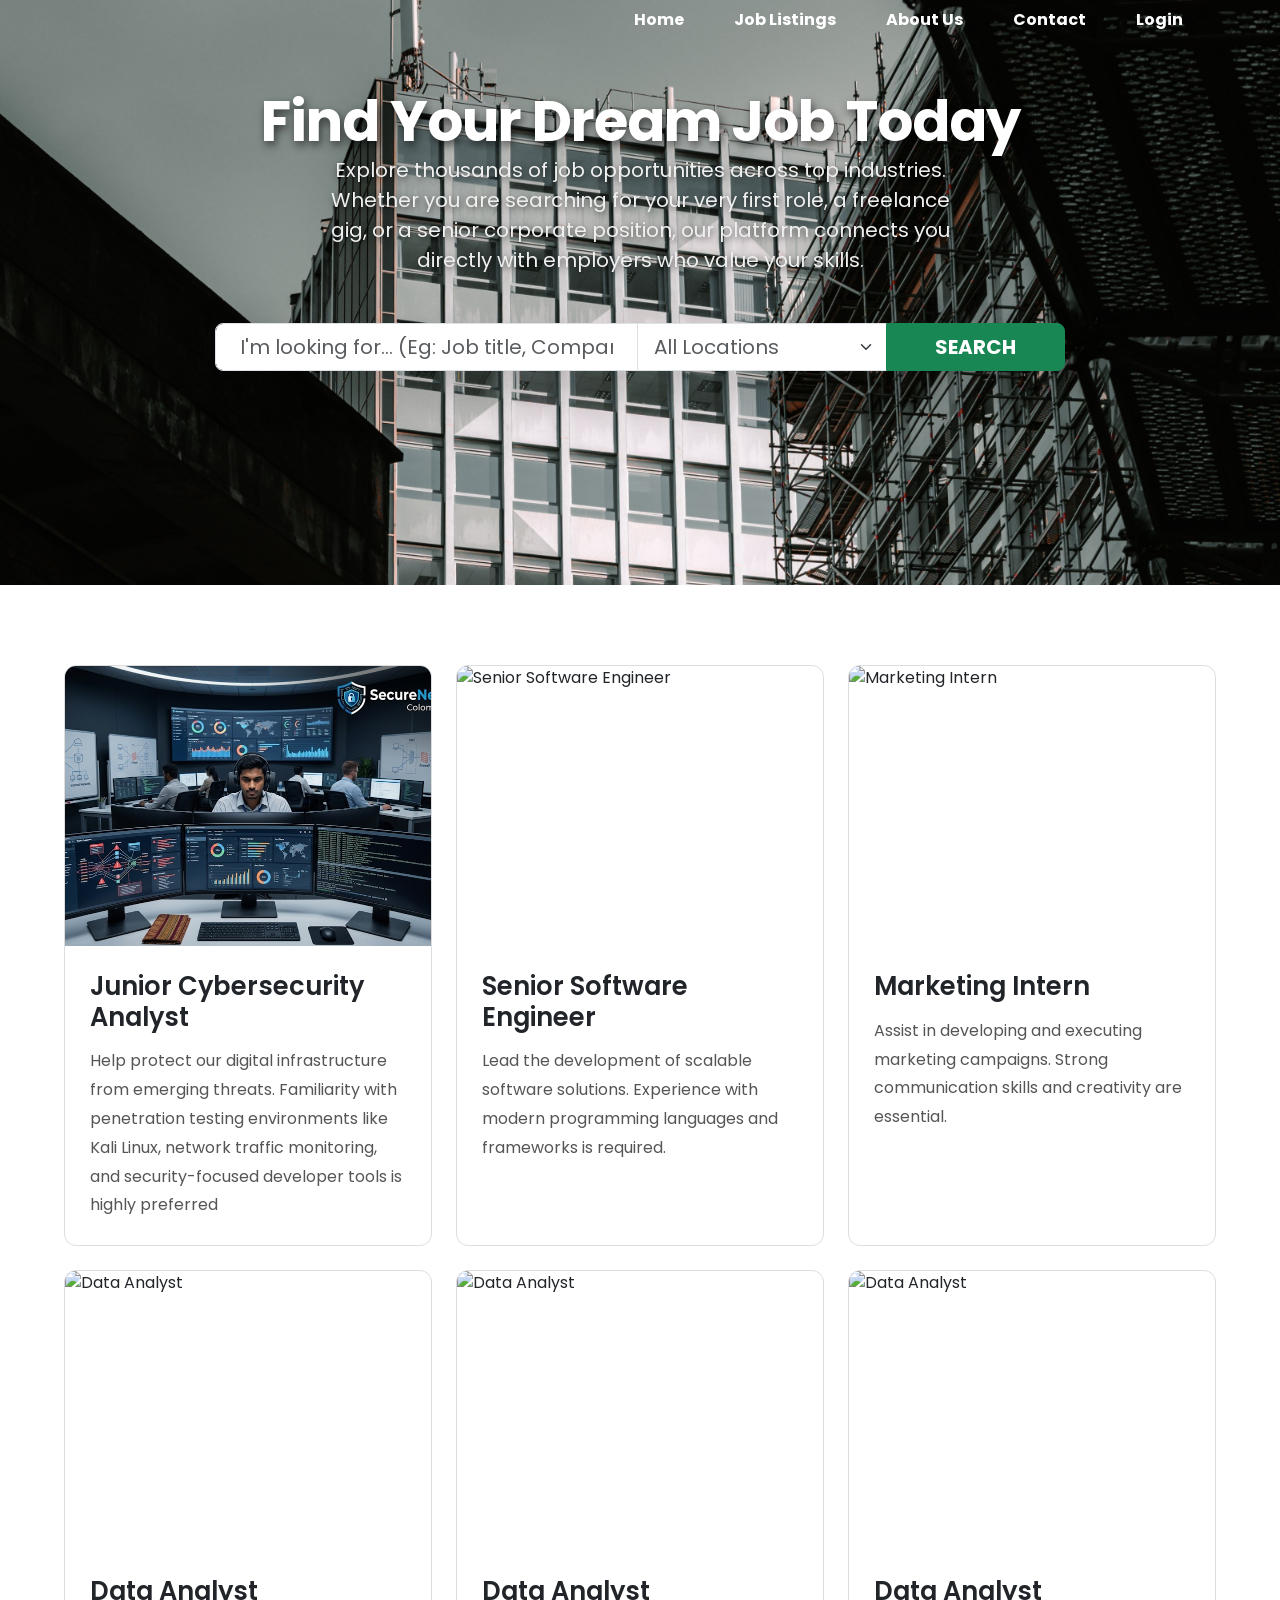
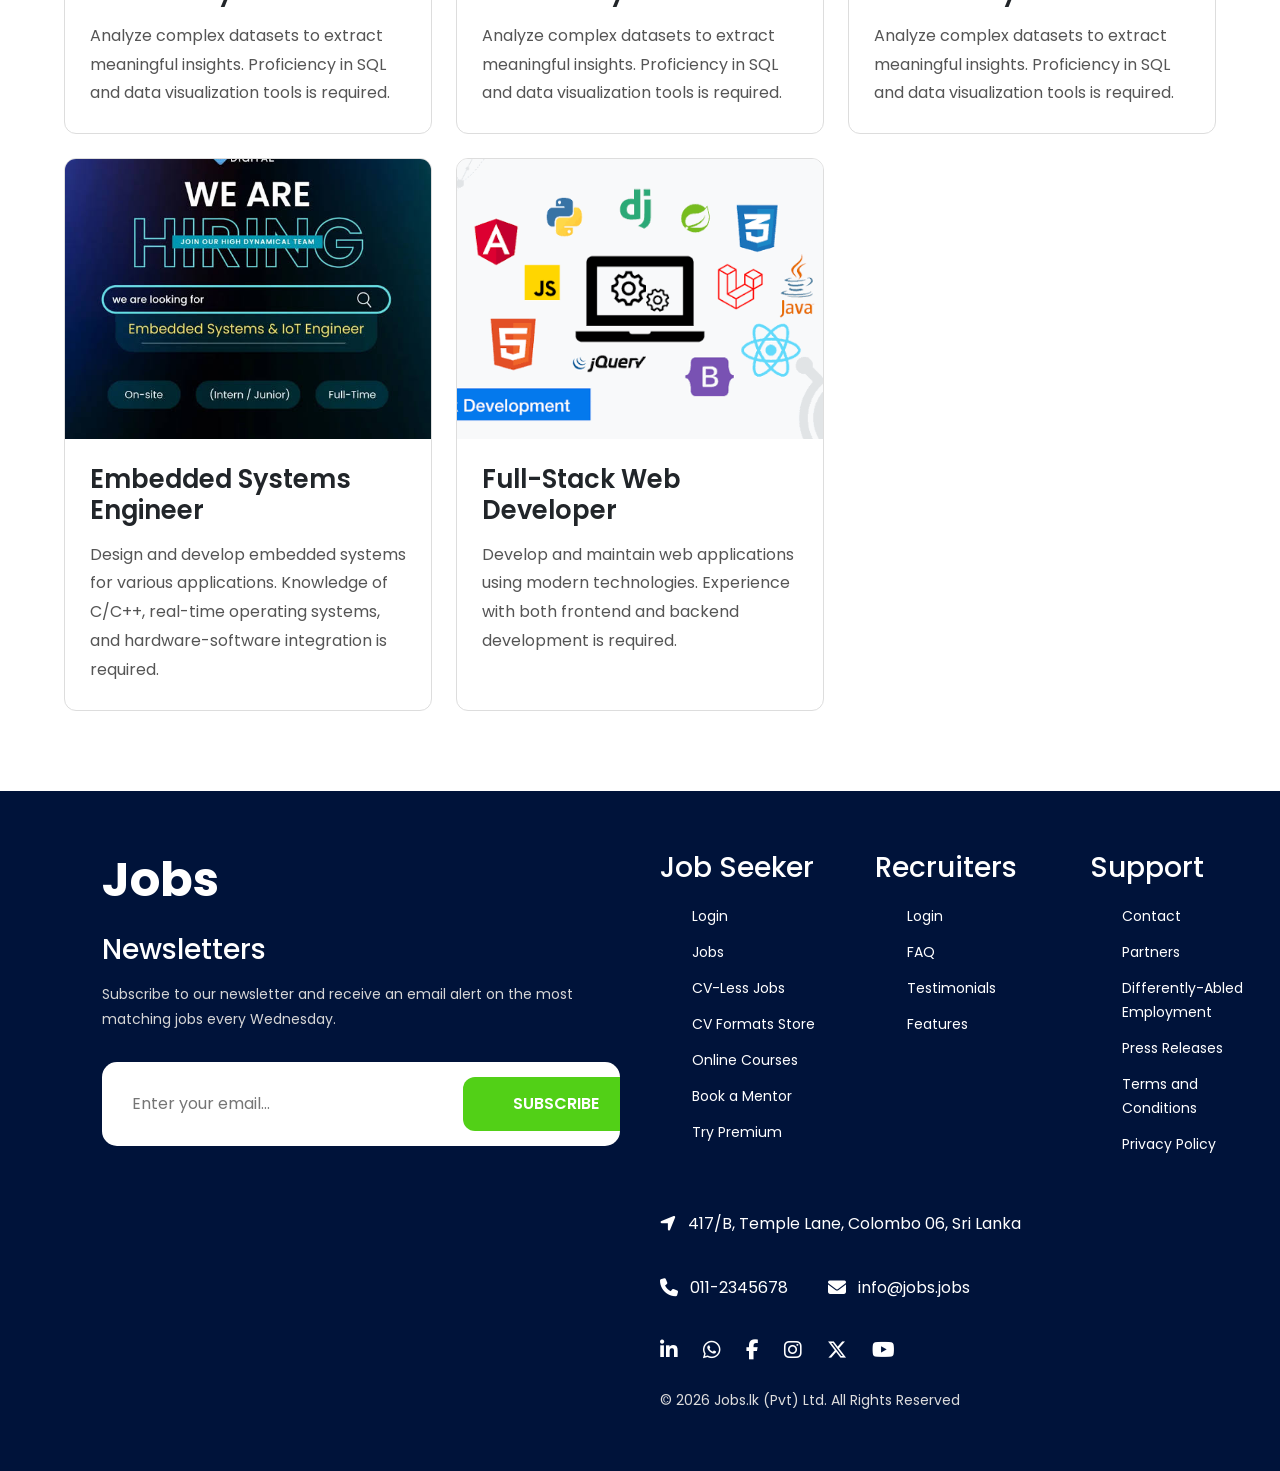
==== commit 585c4322: "new err fix" ====
--- a/index.html
+++ b/index.html
@@ -20,6 +20,8 @@
     rel="stylesheet">
 
     <link rel="stylesheet" href="css/style.css">
+
+    <link rel="stylesheet" href="css/index.css">
 </head>
 
 <body>
--- a/css/style.css
+++ b/css/style.css
@@ -18,13 +18,22 @@
     /* Ensures the section covers at least the full height of the screen */
     ; 
 }
+.hero-about {
+    min-height: 20vh; /* Full viewport height for the about page */
+}
 
 .hero-index {
     min-height: 10vh; 
 }
 .hero-contact {
-    min-height: 100vh; /* Full viewport height for the contact page */
+    min-height: 10vh; /* Full viewport height for the contact page */
 }   
+
+.hero-login {
+    min-height: 20vh; /* Full viewport height for the login page */
+}
+
+.hero-contact
 
 /* 2. Update Navbar to be transparent */
 .navbar {
@@ -91,22 +100,8 @@
     
 }
 
-.image-box {
-    width: 500px;
-    height: 300px;
-    background-color: #f8f9fa; 
-    border-radius: 8px; 
-    align-items: center;
-    justify-content: center;
-    overflow: hidden; 
-    border: 1px solid #eee;
-}
-
-.image-box img {
-    max-width: 100%;
-    max-height: 100%;
-    object-fit: contain;
-}
+
+
 
 /* Footer */
 
--- a/css/index.css
+++ b/css/index.css
@@ -0,0 +1,103 @@
+.image-box {
+    width: 500px;
+    height: 300px;
+    background-color: #f8f9fa; 
+    border-radius: 8px; 
+    align-items: center;
+    justify-content: center;
+    overflow: hidden; 
+    border: 1px solid #eee;
+}
+
+.image-box img {
+    max-width: 100%;
+    max-height: 100%;
+    object-fit: contain;
+}
+
+.row.row-cols-1.row-cols-md-3{
+    padding: 80px 5%;
+}  /*Search bar gap*/
+
+.card{
+    border-radius: 12px;
+    overflow: hidden;
+    border: 1px solid #ddd;
+    transition: all 0.3s ease;
+    height: 100%;
+    cursor: pointer;
+}
+
+.card-img-top{
+    width: 100%;
+    height: 280px;
+    object-fit: cover;
+}
+
+.card-body{
+    padding: 25px;
+}
+
+.card-title{
+    font-size: 1.6rem;
+    font-weight: 600;
+    margin-bottom: 15px;
+}
+
+.card-text{
+    font-size: 1rem;
+    line-height: 1.8;
+    color: #555;
+}
+
+.card-body{
+    padding: 25px;
+}
+
+.card-title{
+    font-size: 1.6rem;
+    font-weight: 600;
+    margin-bottom: 15px;
+}
+
+.card-text{
+    font-size: 1rem;
+    line-height: 1.8;
+    color: #555;
+}
+
+.card-img-top{
+    transition: transform 0.5s ease;
+}
+
+.card:hover .card-img-top{
+    transform: scale(1.08);
+}
+
+.col{
+    display: flex;
+}
+
+.col .card{
+    width: 100%;
+}
+
+.card::before{
+    content:"";
+    position:absolute;
+    top:0;
+    left:0;
+    width:100%;
+    height:4px;
+    background:#198754;
+    transform:scaleX(0);
+    transition:0.3s;
+}
+
+.card{
+    position:relative;
+}
+
+.card:hover::before{
+    transform:scaleX(1);
+}
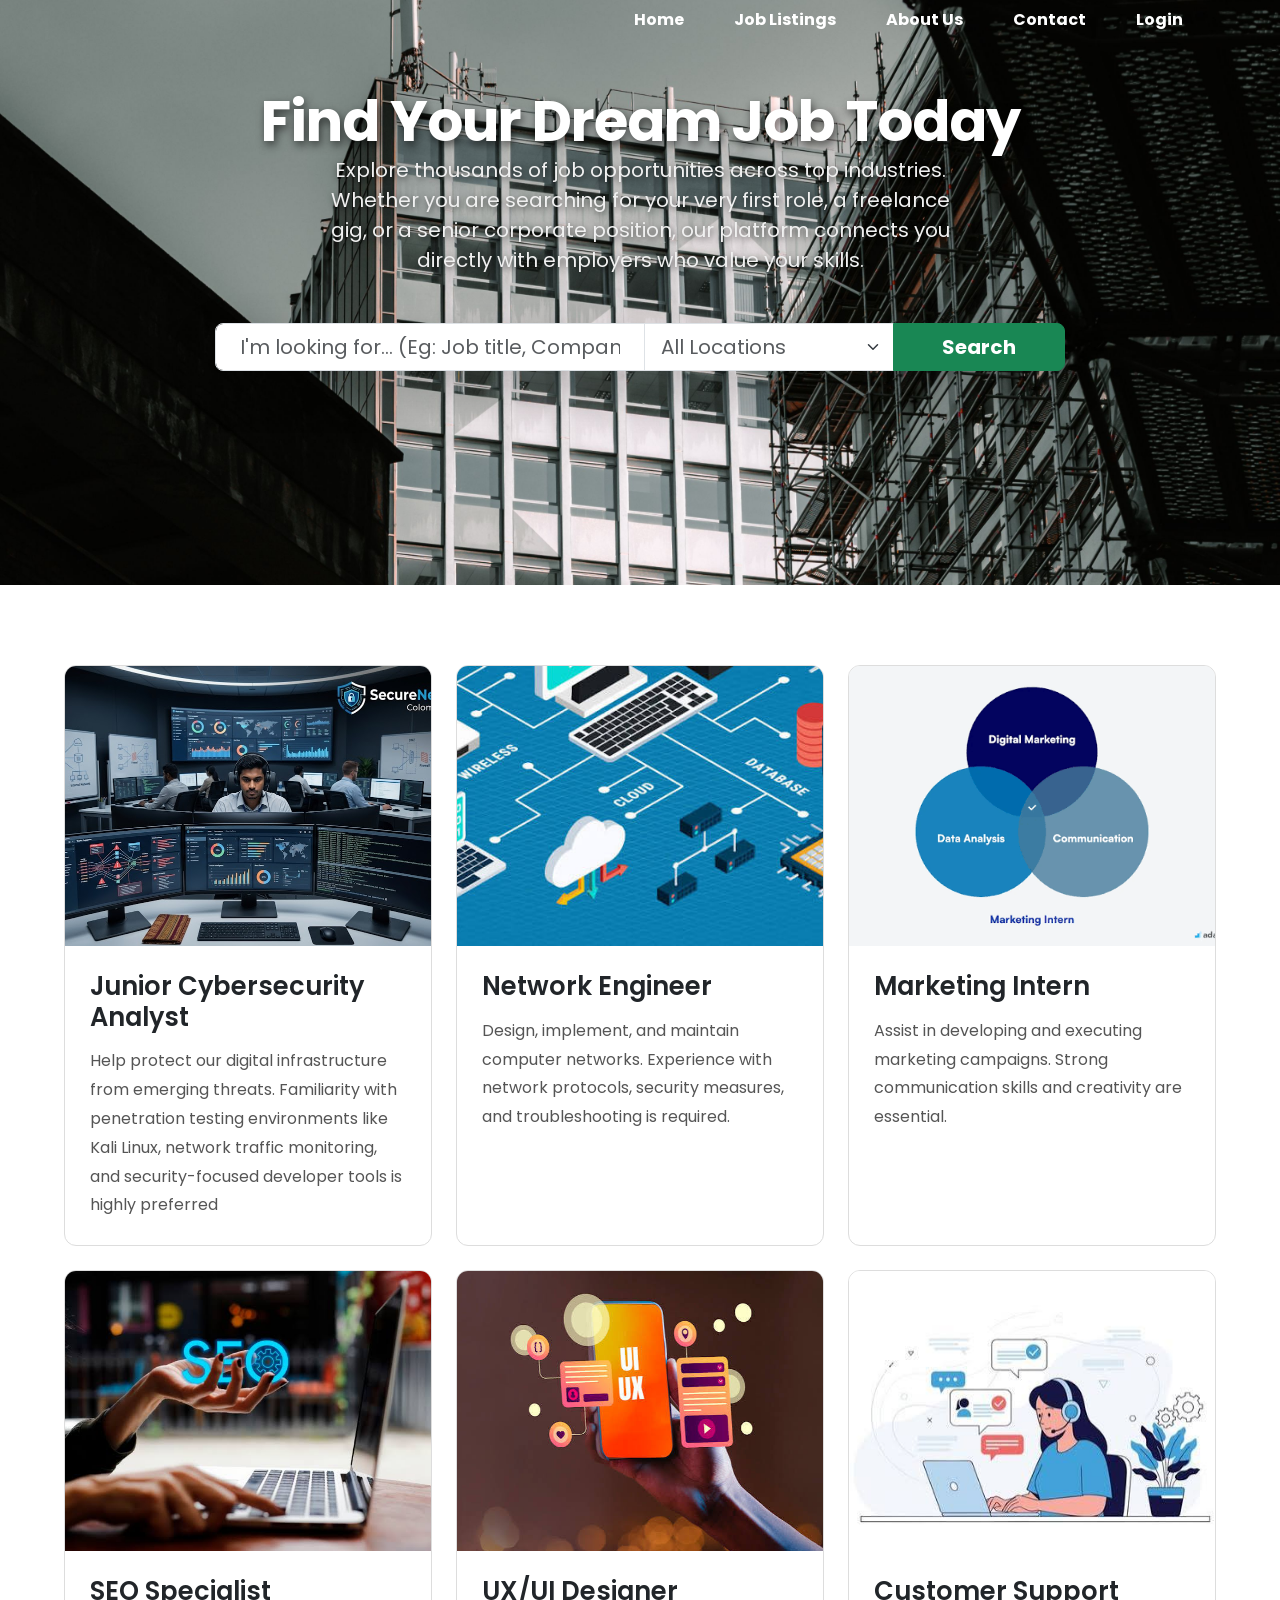
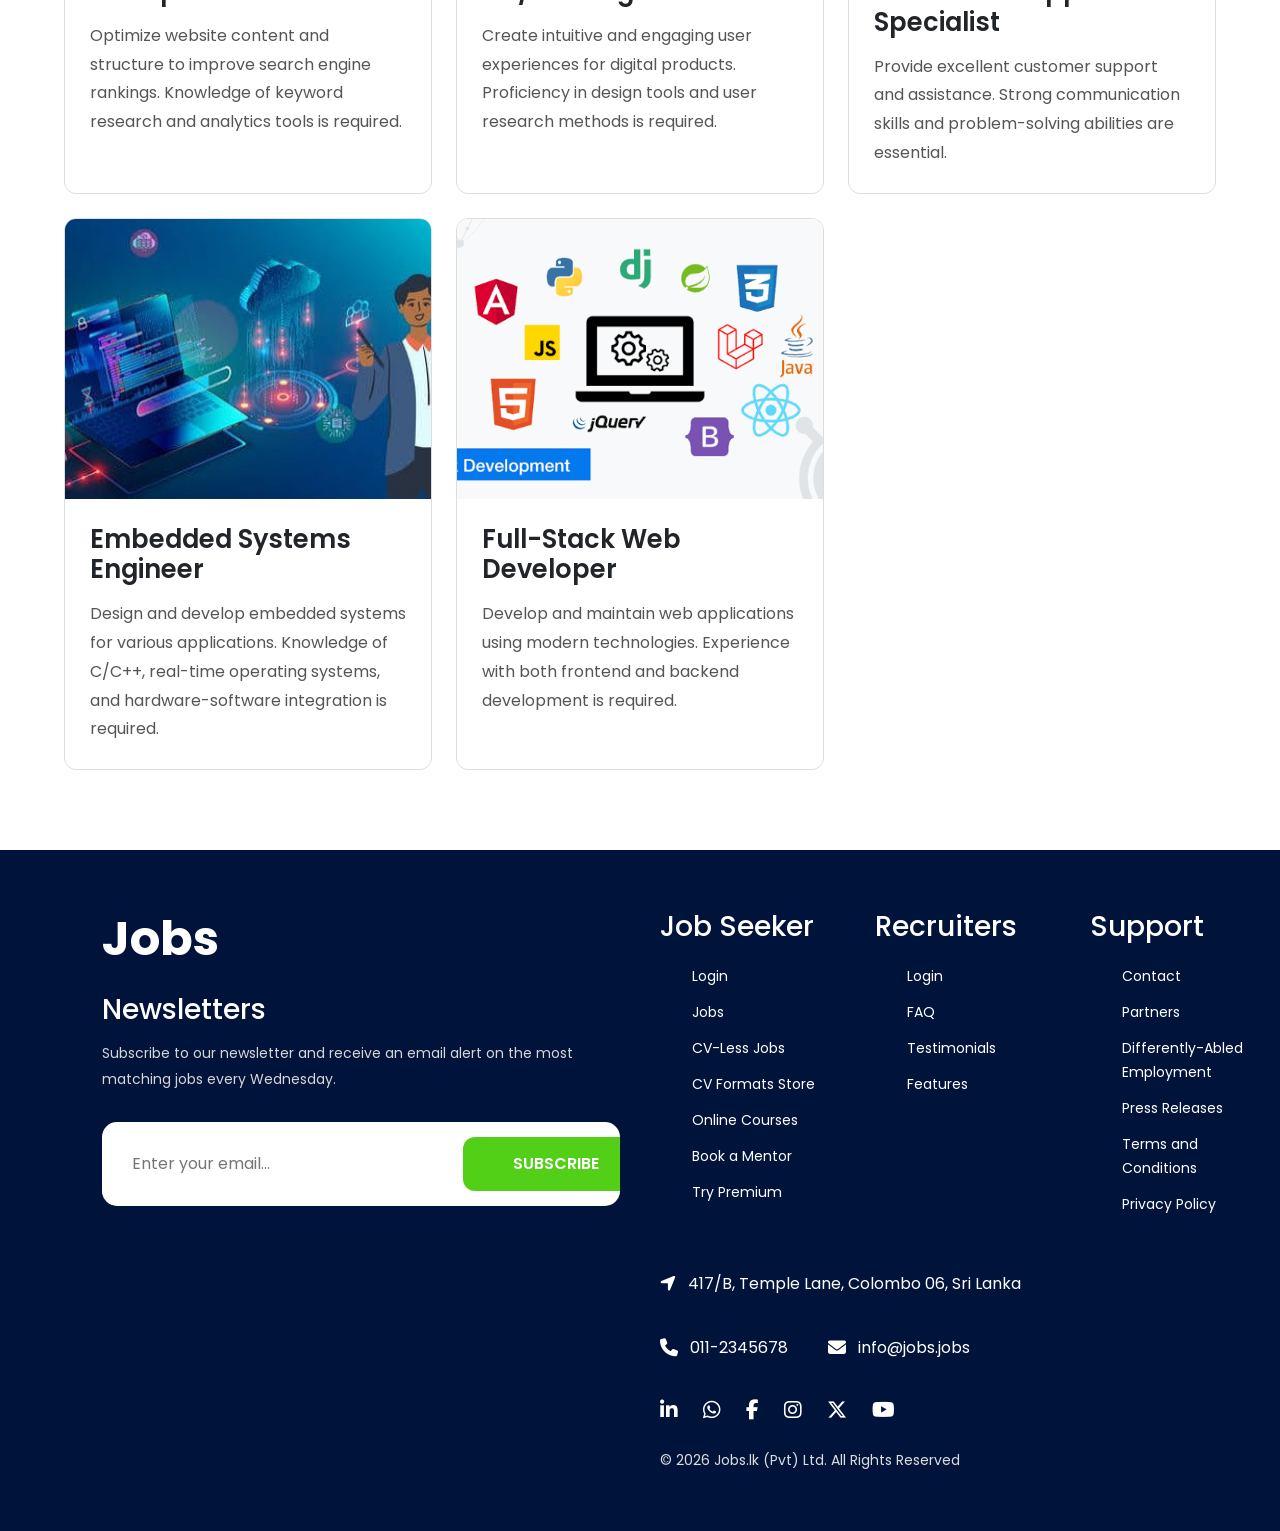
==== commit 8cc9f535: "neww" ====
--- a/index.html
+++ b/index.html
@@ -6,7 +6,7 @@
     <meta name="viewport" content="width=device-width, initial-scale=1.0">
     <title>CareerHub</title>
 
-    <link href="https://cdn.jsdelivr.net/npm/bootstrap@5.3.3/dist/css/bootstrap.min.css" rel="stylesheet">
+    <link href="https://cdn.jsdelivr.net/npm/bootstrap@5.3.3/dist/css/bootstrap.min.css" rel="stylesheet"><!-- Bootstrap CSS -->
 
     <link rel="stylesheet"
     href="https://unpkg.com/boxicons@latest/css/boxicons.min.css">
@@ -27,6 +27,8 @@
 <body>
     <script src="js/script.js"></script>
     
+
+    <!--navbar and hero section start -->
     <header class="hero-section" style="min-height: 65vh;">
         <nav class="navbar">
             <div class="container">
@@ -39,9 +41,9 @@
                 </ul> 
             </div>
         </nav><br>
-        <div class="container text-center mt-4">
-            
-            <h1 class="home-title">Find Your Dream Job Today</h1>
+        <div class="container text-center mt-4"> 
+            
+            <h1 class="home-title">Find Your Dream Job Today</h1> <!--main topic-->
             
             <p class="home-subtitle mx-auto">
                 Explore thousands of job opportunities across top industries.
@@ -62,7 +64,7 @@
                             <option value="kandy">Kandy</option>
                         </select>
                         
-                        <button class="btn btn-success px-5 fw-bold" type="submit">SEARCH</button>
+                        <button class="btn btn-success px-5 fw-bold" type="submit">Search</button>
                     </div>
                 </form>
             </div>
@@ -82,16 +84,16 @@
   </div>
   <div class="col">
     <div class="card">
-      <img src="images\jobimages\Senior Software Engineer.jpeg" class="card-img-top" alt="Senior Software Engineer">
-      <div class="card-body">
-        <h5 class="card-title">Senior Software Engineer</h5>
-        <p class="card-text">Lead the development of scalable software solutions. Experience with modern programming languages and frameworks is required.</p>
-      </div>
-    </div>
-  </div>
-  <div class="col">
-    <div class="card">
-      <img src="images\jobimages\Marketing Intern.jpeg" class="card-img-top" alt="Marketing Intern">
+      <img src="images\jobimages\Network Engineer1.png" class="card-img-top" alt="Network Engineer">
+      <div class="card-body">
+        <h5 class="card-title">Network Engineer</h5>
+        <p class="card-text">Design, implement, and maintain computer networks. Experience with network protocols, security measures, and troubleshooting is required.</p>
+      </div>
+    </div>
+  </div>
+  <div class="col">
+    <div class="card">
+      <img src="images\jobimages\Marketing Intern.png" class="card-img-top" alt="Marketing Intern">
       <div class="card-body">
         <h5 class="card-title">Marketing Intern</h5>
         <p class="card-text">Assist in developing and executing marketing campaigns. Strong communication skills and creativity are essential.</p>
@@ -100,28 +102,28 @@
   </div>
   <div class="col">
     <div class="card">
-      <img src="images\jobimages\Data Analyst.jpeg" class="card-img-top" alt="Data Analyst">
-      <div class="card-body">
-        <h5 class="card-title">Data Analyst</h5>
-        <p class="card-text">Analyze complex datasets to extract meaningful insights. Proficiency in SQL and data visualization tools is required.</p>
-      </div>
-    </div>
-  </div>
-  <div class="col">
-    <div class="card">
-      <img src="images\jobimages\Data Analyst.jpeg" class="card-img-top" alt="Data Analyst">
-      <div class="card-body">
-        <h5 class="card-title">Data Analyst</h5>
-        <p class="card-text">Analyze complex datasets to extract meaningful insights. Proficiency in SQL and data visualization tools is required.</p>
-      </div>
-    </div>
-  </div>
-  <div class="col">
-    <div class="card">
-      <img src="images\jobimages\Data Analyst.jpeg" class="card-img-top" alt="Data Analyst">
-      <div class="card-body">
-        <h5 class="card-title">Data Analyst</h5>
-        <p class="card-text">Analyze complex datasets to extract meaningful insights. Proficiency in SQL and data visualization tools is required.</p>
+      <img src="images\jobimages\SEO Specialist.jpeg" class="card-img-top" alt="SEO Specialist">
+      <div class="card-body">
+        <h5 class="card-title">SEO Specialist</h5>
+        <p class="card-text">Optimize website content and structure to improve search engine rankings. Knowledge of keyword research and analytics tools is required.</p>
+      </div>
+    </div>
+  </div>
+  <div class="col">
+    <div class="card">
+      <img src="images\jobimages\UXUI Designer.jpeg" class="card-img-top" alt="UX/UI Designer">
+      <div class="card-body">
+        <h5 class="card-title">UX/UI Designer</h5>
+        <p class="card-text">Create intuitive and engaging user experiences for digital products. Proficiency in design tools and user research methods is required.</p>
+      </div>
+    </div>
+  </div>
+  <div class="col">
+    <div class="card">
+      <img src="images\jobimages\Customer Support Specialist.jpeg" class="card-img-top" alt="Customer Support Specialist">
+      <div class="card-body">
+        <h5 class="card-title">Customer Support Specialist</h5>
+        <p class="card-text">Provide excellent customer support and assistance. Strong communication skills and problem-solving abilities are essential.</p>
       </div>
     </div>
   </div><div class="col">
@@ -143,6 +145,8 @@
     </div>
   </div>
 </div>
+
+
 
 <footer><!-- Footer Start -->
 
@@ -268,5 +272,7 @@
 </footer>
             
     <script src="https://cdn.jsdelivr.net/npm/bootstrap@5.3.8/dist/js/bootstrap.bundle.min.js"></script>
+
+
 </body>
 </html>
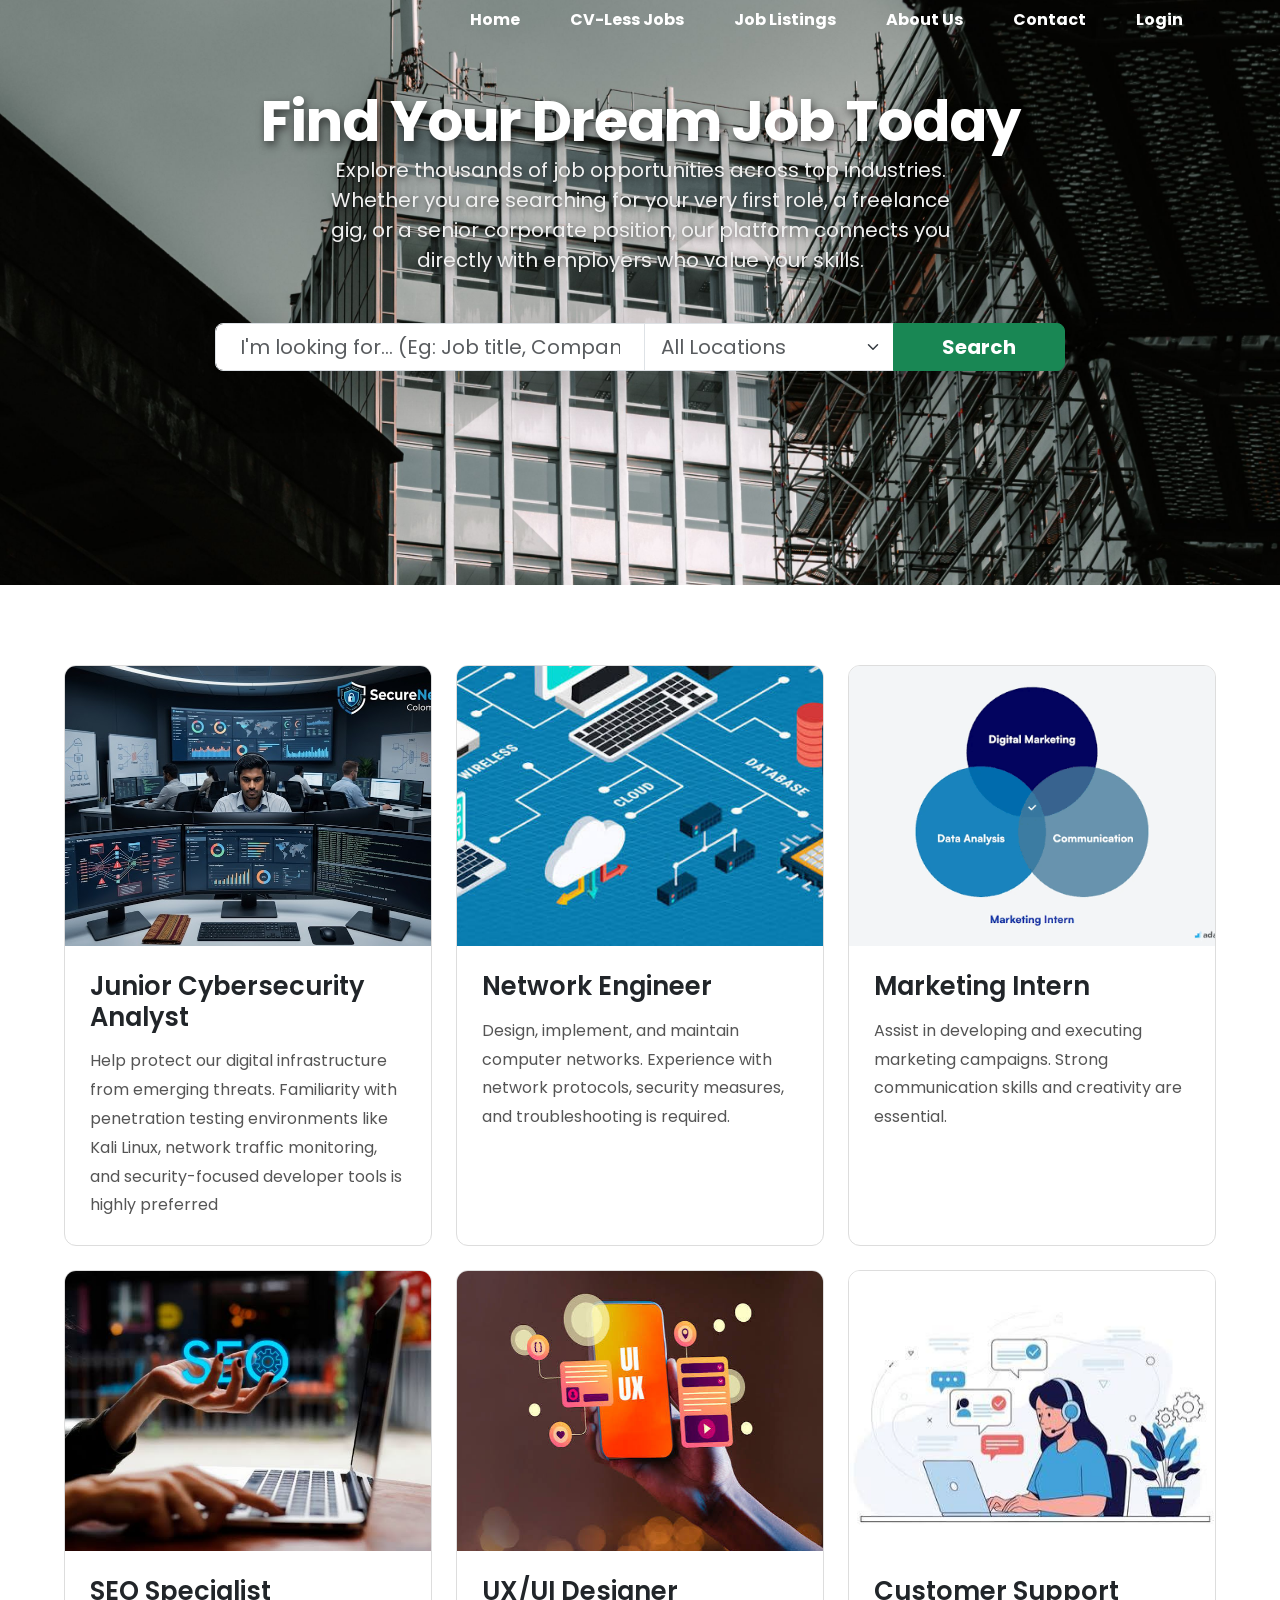
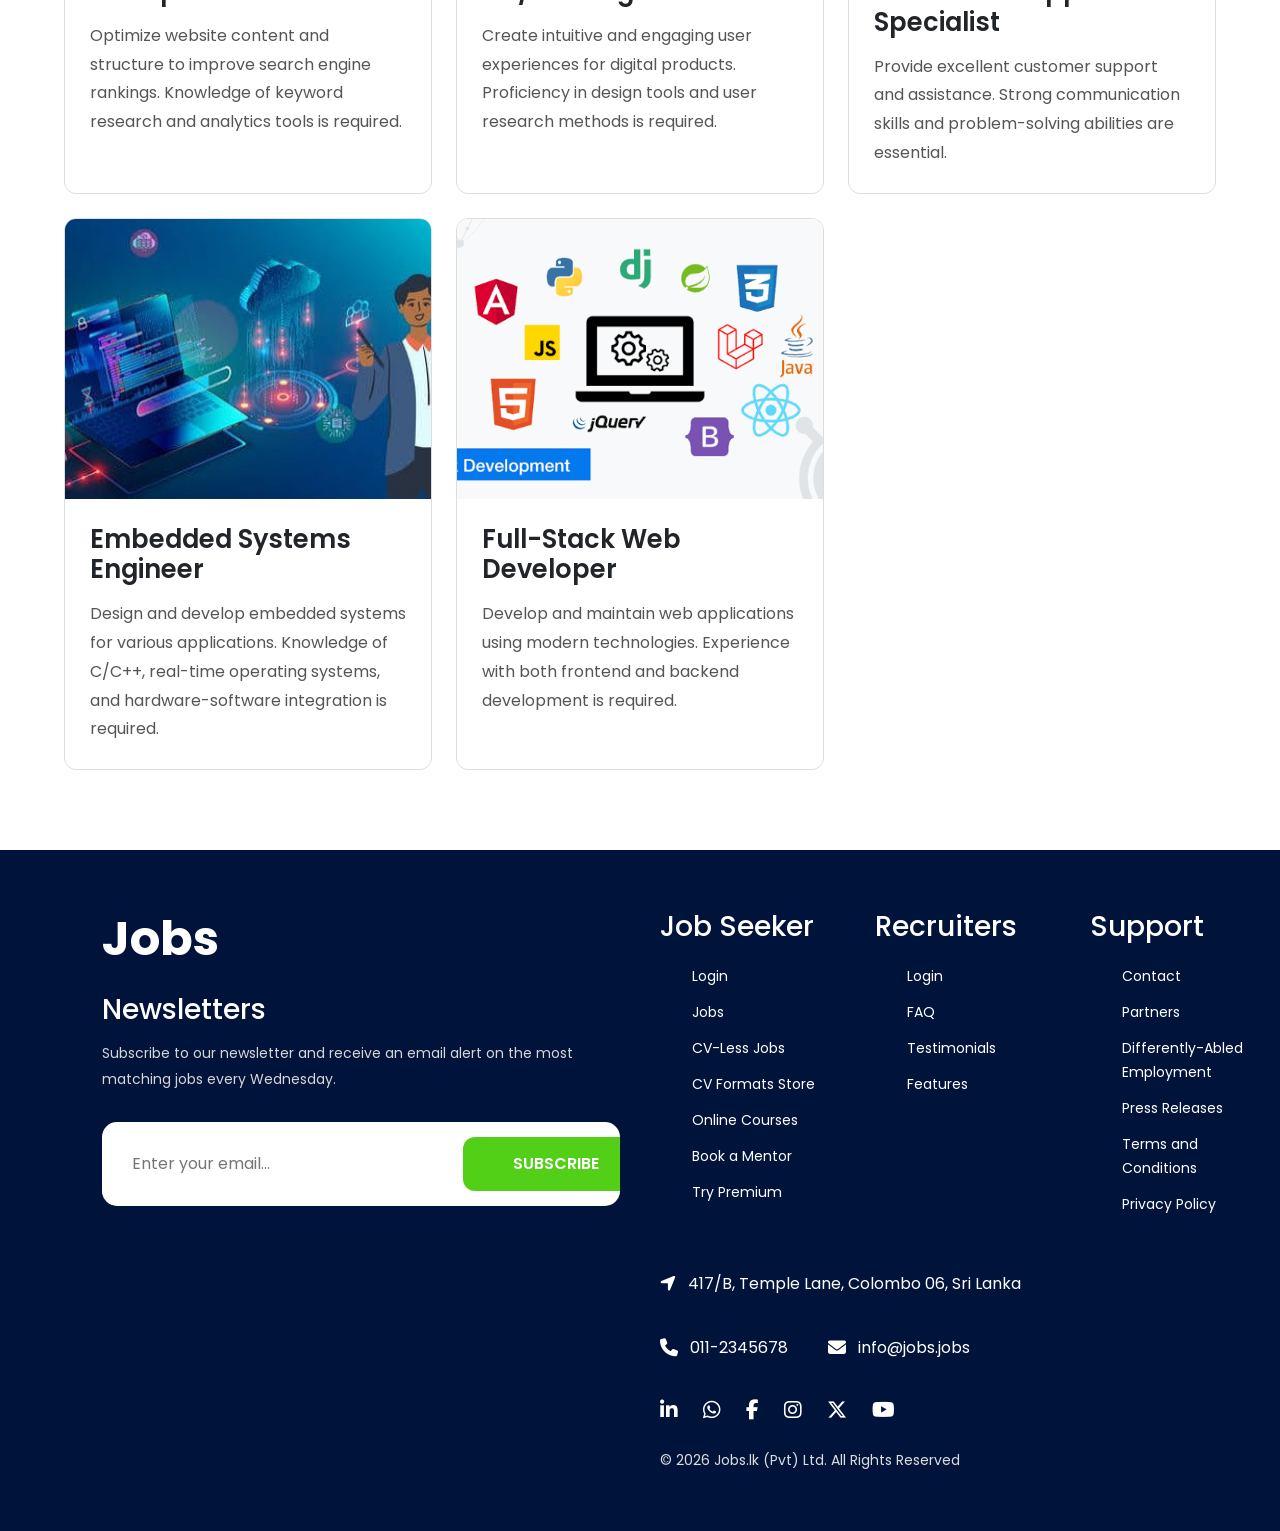
==== commit aafc3747: "add jobs" ====
--- a/index.html
+++ b/index.html
@@ -34,6 +34,7 @@
             <div class="container">
                 <ul>
                     <li><a href="index.html">Home</a></li>
+                    <li><a href="job-post.html">CV-Less Jobs</a></li>
                     <li><a href="jobs.html">Job Listings</a></li>
                     <li><a href="about.html">About Us</a></li>
                     <li><a href="contact.html">Contact</a></li>
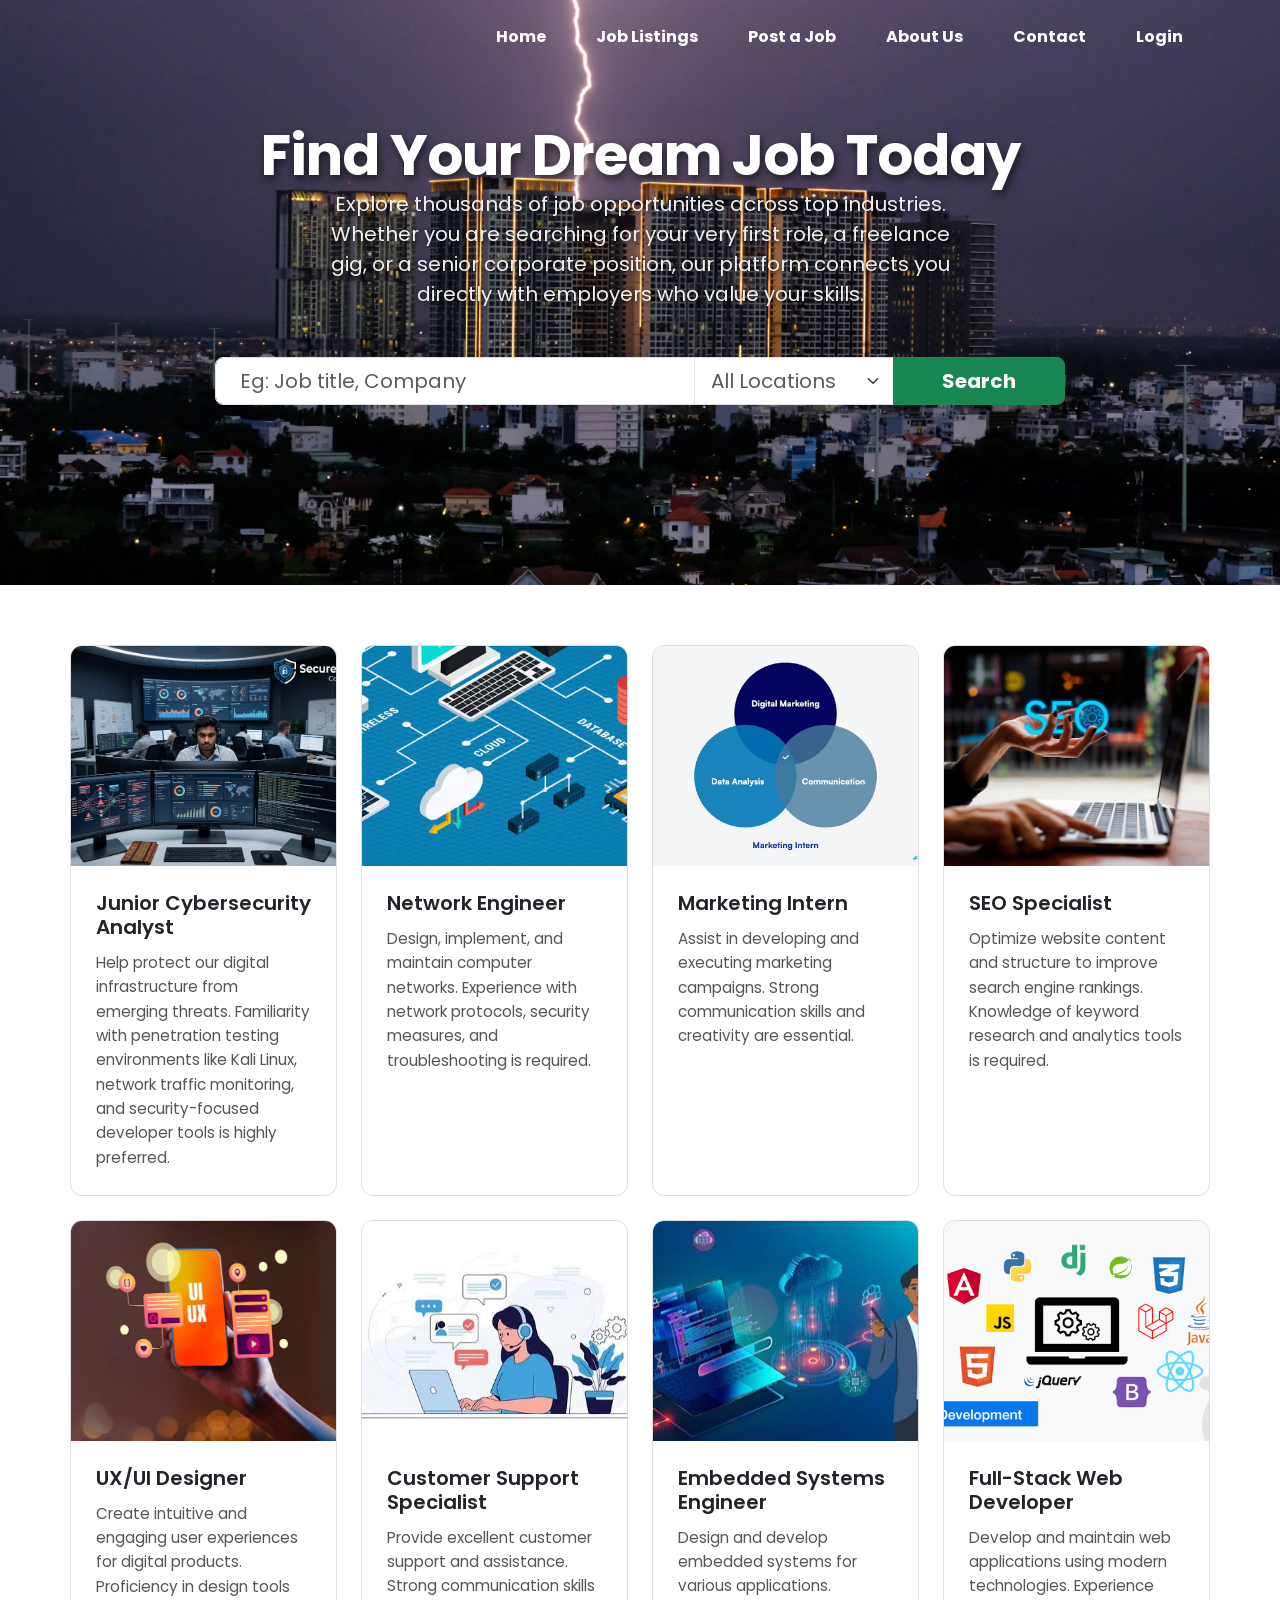
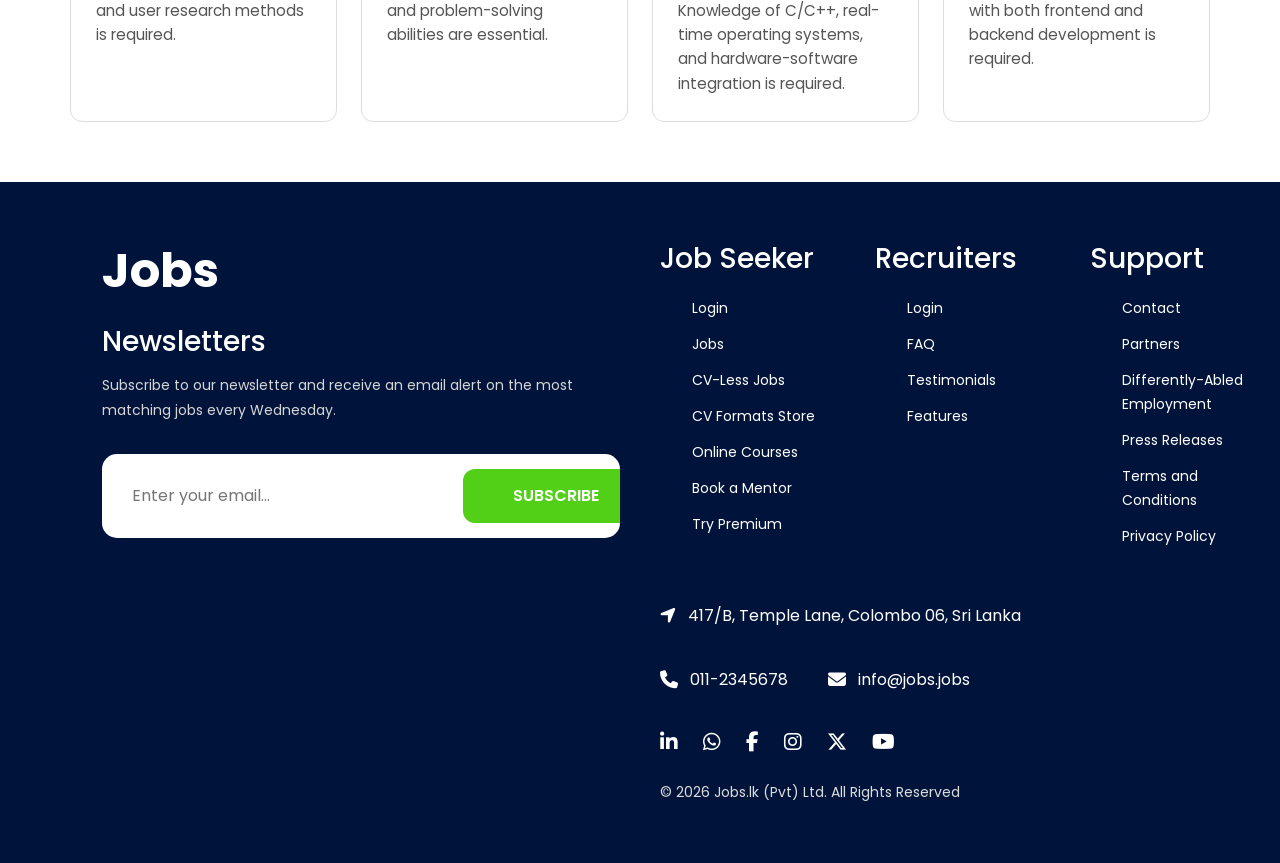
==== commit f31bcc74: "new 14" ====
--- a/index.html
+++ b/index.html
@@ -6,46 +6,34 @@
     <meta name="viewport" content="width=device-width, initial-scale=1.0">
     <title>CareerHub</title>
 
-    <link href="https://cdn.jsdelivr.net/npm/bootstrap@5.3.3/dist/css/bootstrap.min.css" rel="stylesheet"><!-- Bootstrap CSS -->
-
-    <link rel="stylesheet"
-    href="https://unpkg.com/boxicons@latest/css/boxicons.min.css">
-
-   
-    <link rel="stylesheet"
-    href="https://cdnjs.cloudflare.com/ajax/libs/font-awesome/6.6.0/css/all.min.css">
-
+    <link href="https://cdn.jsdelivr.net/npm/bootstrap@5.3.3/dist/css/bootstrap.min.css" rel="stylesheet">
+    <link rel="stylesheet" href="https://unpkg.com/boxicons@latest/css/boxicons.min.css">
+    <link rel="stylesheet" href="https://cdnjs.cloudflare.com/ajax/libs/font-awesome/6.6.0/css/all.min.css">
+    <link href="https://fonts.googleapis.com/css2?family=Poppins:wght@300;400;500;600;700&display=swap" rel="stylesheet">
     
-    <link href="https://fonts.googleapis.com/css2?family=Poppins:wght@300;400;500;600;700&display=swap"
-    rel="stylesheet">
-
     <link rel="stylesheet" href="css/style.css">
-
     <link rel="stylesheet" href="css/index.css">
 </head>
 
 <body>
     <script src="js/script.js"></script>
-    
-
-    <!--navbar and hero section start -->
+
     <header class="hero-section" style="min-height: 65vh;">
         <nav class="navbar">
             <div class="container">
                 <ul>
                     <li><a href="index.html">Home</a></li>
-                    <li><a href="job-post.html">CV-Less Jobs</a></li>
                     <li><a href="jobs.html">Job Listings</a></li>
+                    <li><a href="job-post.html">Post a Job</a></li>
                     <li><a href="about.html">About Us</a></li>
                     <li><a href="contact.html">Contact</a></li>
                     <li><a href="login.html">Login</a></li>
                 </ul> 
             </div>
         </nav><br>
+        
         <div class="container text-center mt-4"> 
-            
-            <h1 class="home-title">Find Your Dream Job Today</h1> <!--main topic-->
-            
+            <h1 class="home-title">Find Your Dream Job Today</h1>
             <p class="home-subtitle mx-auto">
                 Explore thousands of job opportunities across top industries.
                 Whether you are searching for your very first role, a freelance gig, 
@@ -53,227 +41,227 @@
                 who value your skills.
             </p>
 
-            <div class="d-flex justify-content-center mt-5"> <!-- boostrap Search Bar Start -->
+            <div class="d-flex justify-content-center mt-5"> 
                 <form action="jobs.html" method="GET" style="width: 100%; max-width: 850px;">
                     <div class="input-group input-group-lg shadow-lg rounded">
-                        <input type="text" class="form-control px-4" placeholder="I'm looking for... (Eg: Job title, Company)">
-                        
-                        <select class="form-select text-muted" style="max-width: 250px;">
+                        <input type="text" class="form-control px-4" placeholder="Eg: Job title, Company">
+                        <select class="form-select text-muted" style="max-width: 200px;">
                             <option selected>All Locations</option>
                             <option value="colombo">Colombo</option>
                             <option value="gampaha">Gampaha</option>
                             <option value="kandy">Kandy</option>
                         </select>
-                        
                         <button class="btn btn-success px-5 fw-bold" type="submit">Search</button>
                     </div>
                 </form>
             </div>
-            
         </div>
     </header>
-
-  <div class="row row-cols-1 row-cols-md-3 g-4">
-  <div class="col">
-    <div class="card">
-      <img src="images\jobimages\Junior Cybersecurity Analyst.jpeg" class="card-img-top" alt="Junior Cybersecurity Analyst">
-      <div class="card-body">
-        <h5 class="card-title">Junior Cybersecurity Analyst</h5>
-        <p class="card-text">Help protect our digital infrastructure from emerging threats. Familiarity with penetration testing environments like Kali Linux, network traffic monitoring, and security-focused developer tools is highly preferred</p>
-      </div>
-    </div>
-  </div>
-  <div class="col">
-    <div class="card">
-      <img src="images\jobimages\Network Engineer1.png" class="card-img-top" alt="Network Engineer">
-      <div class="card-body">
-        <h5 class="card-title">Network Engineer</h5>
-        <p class="card-text">Design, implement, and maintain computer networks. Experience with network protocols, security measures, and troubleshooting is required.</p>
-      </div>
-    </div>
-  </div>
-  <div class="col">
-    <div class="card">
-      <img src="images\jobimages\Marketing Intern.png" class="card-img-top" alt="Marketing Intern">
-      <div class="card-body">
-        <h5 class="card-title">Marketing Intern</h5>
-        <p class="card-text">Assist in developing and executing marketing campaigns. Strong communication skills and creativity are essential.</p>
-      </div>
-    </div>
-  </div>
-  <div class="col">
-    <div class="card">
-      <img src="images\jobimages\SEO Specialist.jpeg" class="card-img-top" alt="SEO Specialist">
-      <div class="card-body">
-        <h5 class="card-title">SEO Specialist</h5>
-        <p class="card-text">Optimize website content and structure to improve search engine rankings. Knowledge of keyword research and analytics tools is required.</p>
-      </div>
-    </div>
-  </div>
-  <div class="col">
-    <div class="card">
-      <img src="images\jobimages\UXUI Designer.jpeg" class="card-img-top" alt="UX/UI Designer">
-      <div class="card-body">
-        <h5 class="card-title">UX/UI Designer</h5>
-        <p class="card-text">Create intuitive and engaging user experiences for digital products. Proficiency in design tools and user research methods is required.</p>
-      </div>
-    </div>
-  </div>
-  <div class="col">
-    <div class="card">
-      <img src="images\jobimages\Customer Support Specialist.jpeg" class="card-img-top" alt="Customer Support Specialist">
-      <div class="card-body">
-        <h5 class="card-title">Customer Support Specialist</h5>
-        <p class="card-text">Provide excellent customer support and assistance. Strong communication skills and problem-solving abilities are essential.</p>
-      </div>
-    </div>
-  </div><div class="col">
-    <div class="card">
-      <img src="images\jobimages\Embedded Systems Engineer.jpeg" class="card-img-top" alt="Embedded Systems Engineer">
-      <div class="card-body">
-        <h5 class="card-title">Embedded Systems Engineer</h5>
-        <p class="card-text">Design and develop embedded systems for various applications. Knowledge of C/C++, real-time operating systems, and hardware-software integration is required.</p>
-      </div>
-    </div>
-  </div>
-  <div class="col">
-    <div class="card">
-      <img src="images\jobimages\Full-Stack Web Developer.png" class="card-img-top" alt="Full-Stack Web Developer">
-      <div class="card-body">
-        <h5 class="card-title">Full-Stack Web Developer</h5>
-        <p class="card-text">Develop and maintain web applications using modern technologies. Experience with both frontend and backend development is required.</p>
-      </div>
-    </div>
-  </div>
-</div>
-
-
-
-<footer><!-- Footer Start -->
-
-<div class="footer-container">
-
-    
-    <div class="footer-left">
-
-        <h1>Jobs</h1>
-
-        <h2>Newsletters</h2>
-
-        <p>
-            Subscribe to our newsletter and receive an email alert
-            on the most matching jobs every Wednesday.
-        </p>
-
-        <div class="subscribe-box">
-
-            <input type="email" placeholder="Enter your email...">
-
-            <button>SUBSCRIBE</button>
+  <section class="container jobs-container">
+        <div class="row row-cols-1 row-cols-md-2 row-cols-lg-4 g-4">
+            
+            <div class="col">
+                <div class="card h-100">
+                    <div class="card-img-wrapper">
+                      <a href="jobs.html" class="img-link"> <img src="images/jobimages/Junior Cybersecurity Analyst.jpeg" class="card-img-top" alt="Junior Cybersecurity Analyst">
+                    </a>
+                    </div>
+                    <div class="card-body">
+                        <h5 class="card-title">Junior Cybersecurity Analyst</h5>
+                        <p class="card-text">Help protect our digital infrastructure from emerging threats. Familiarity with penetration testing environments like Kali Linux, network traffic monitoring, and security-focused developer tools is highly preferred.</p>
+                    </div>
+                </div>
+            </div>
+
+            <div class="col">
+                <div class="card h-100">
+                    <div class="card-img-wrapper">
+                        <a href="jobs.html" class="img-link">
+                            <img src="images/jobimages/Network Engineer1.png" class="card-img-top" alt="Network Engineer">
+                        </a>
+                    </div>
+                    <div class="card-body">
+                        <h5 class="card-title">Network Engineer</h5>
+                        <p class="card-text">Design, implement, and maintain computer networks. Experience with network protocols, security measures, and troubleshooting is required.</p>
+                    </div>
+                </div>
+            </div>
+
+            <div class="col">
+                <div class="card h-100">
+                    <div class="card-img-wrapper">
+                        <a href="jobs.html" class="img-link">
+                            <img src="images/jobimages/Marketing Intern.png" class="card-img-top" alt="Marketing Intern">
+                        </a>
+                    </div>
+                    <div class="card-body">
+                        <h5 class="card-title">Marketing Intern</h5>
+                        <p class="card-text">Assist in developing and executing marketing campaigns. Strong communication skills and creativity are essential.</p>
+                    </div>
+                </div>
+            </div>
+
+            <div class="col">
+                <div class="card h-100">
+                    <div class="card-img-wrapper">
+                        <a href="jobs.html" class="img-link">
+                            <img src="images/jobimages/SEO Specialist.jpeg" class="card-img-top" alt="SEO Specialist">
+                        </a>
+                    </div>
+                    <div class="card-body">
+                        <h5 class="card-title">SEO Specialist</h5>
+                        <p class="card-text">Optimize website content and structure to improve search engine rankings. Knowledge of keyword research and analytics tools is required.</p>
+                    </div>
+                </div>
+            </div>
+
+            <div class="col">
+                <div class="card h-100">
+                    <div class="card-img-wrapper">
+                        <a href="jobs.html" class="img-link">
+                            <img src="images/jobimages/UXUI Designer.jpeg" class="card-img-top" alt="UX/UI Designer">
+                        </a>
+                    </div>
+                    <div class="card-body">
+                        <h5 class="card-title">UX/UI Designer</h5>
+                        <p class="card-text">Create intuitive and engaging user experiences for digital products. Proficiency in design tools and user research methods is required.</p>
+                    </div>
+                </div>
+            </div>
+
+            <div class="col">
+                <div class="card h-100">
+                    <div class="card-img-wrapper">
+                        <a href="jobs.html" class="img-link">
+                            <img src="images/jobimages/Customer Support Specialist.jpeg" class="card-img-top" alt="Customer Support Specialist">
+                        </a>
+                    </div>
+                    <div class="card-body">
+                        <h5 class="card-title">Customer Support Specialist</h5>
+                        <p class="card-text">Provide excellent customer support and assistance. Strong communication skills and problem-solving abilities are essential.</p>
+                    </div>
+                </div>
+            </div>
+
+            <div class="col">
+                <div class="card h-100">
+                    <div class="card-img-wrapper">
+                        <a href="jobs.html" class="img-link">
+                            <img src="images/jobimages/Embedded Systems Engineer.jpeg" class="card-img-top" alt="Embedded Systems Engineer">
+                        </a>
+                    </div>
+                    <div class="card-body">
+                        <h5 class="card-title">Embedded Systems Engineer</h5>
+                        <p class="card-text">Design and develop embedded systems for various applications. Knowledge of C/C++, real-time operating systems, and hardware-software integration is required.</p>
+                    </div>
+                </div>
+            </div>
+
+            <div class="col">
+                <div class="card h-100">
+                    <div class="card-img-wrapper">
+                        <a href="jobs.html" class="img-link">
+                            <img src="images/jobimages/Full-Stack Web Developer.png" class="card-img-top" alt="Full-Stack Web Developer">
+                        </a>
+                    </div>
+                    <div class="card-body">
+                        <h5 class="card-title">Full-Stack Web Developer</h5>
+                        <p class="card-text">Develop and maintain web applications using modern technologies. Experience with both frontend and backend development is required.</p>
+                    </div>
+                </div>
+            </div>
 
         </div>
-
-    </div>
-
-
-    
-    <div class="footer-right">
-
-        <div class="links">
-
-            <div class="column">
-
-                <h3>Job Seeker</h3>
-
-                <ul>
-                    <li><a href="#">Login</a></li>
-                    <li><a href="#">Jobs</a></li>
-                    <li><a href="#">CV-Less Jobs</a></li>
-                    <li><a href="#">CV Formats Store</a></li>
-                    <li><a href="#">Online Courses</a></li>
-                    <li><a href="#">Book a Mentor</a></li>
-                    <li><a href="#">Try Premium</a></li>
-                </ul>
-
-            </div>
-
-
-            <div class="column">
-
-                <h3>Recruiters</h3>
-
-                <ul>
-                    <li><a href="#">Login</a></li>
-                    <li><a href="#">FAQ</a></li>
-                    <li><a href="#">Testimonials</a></li>
-                    <li><a href="#">Features</a></li>
-                </ul>
-
-            </div>
-
-
-            <div class="column">
-
-                <h3>Support</h3>
-
-                <ul>
-                    <li><a href="#">Contact</a></li>
-                    <li><a href="#">Partners</a></li>
-                    <li><a href="#">Differently-Abled Employment</a></li>
-                    <li><a href="#">Press Releases</a></li>
-                    <li><a href="#">Terms and Conditions</a></li>
-                    <li><a href="#">Privacy Policy</a></li>
-                </ul>
-
-            </div>
-
+    </section>
+
+    <!--footer start -->
+    <footer>
+        <div class="footer-container">
+            <div class="footer-left">
+                <h1>Jobs</h1>
+                <h2>Newsletters</h2>
+                <p>
+                    Subscribe to our newsletter and receive an email alert
+                    on the most matching jobs every Wednesday.
+                </p>
+                <div class="subscribe-box">
+                    <input type="email" placeholder="Enter your email...">
+                    <button>SUBSCRIBE</button> <!-- Subscribe button -->
+                </div>
+            </div>
+
+            <div class="footer-right">
+                <div class="links">
+                    <div class="column">
+                        <h3>Job Seeker</h3>
+                        <ul>
+                            <li><a href="#">Login</a></li>
+                            <li><a href="#">Jobs</a></li>
+                            <li><a href="#">CV-Less Jobs</a></li>
+                            <li><a href="#">CV Formats Store</a></li>
+                            <li><a href="#">Online Courses</a></li>
+                            <li><a href="#">Book a Mentor</a></li>
+                            <li><a href="#">Try Premium</a></li>
+                        </ul>
+                    </div>
+
+                    <div class="column">
+                        <h3>Recruiters</h3>
+                        <ul>
+                            <li><a href="#">Login</a></li>
+                            <li><a href="#">FAQ</a></li>
+                            <li><a href="#">Testimonials</a></li>
+                            <li><a href="#">Features</a></li>
+                        </ul>
+                    </div>
+
+                    <div class="column">
+                        <h3>Support</h3>
+                        <ul>
+                            <li><a href="#">Contact</a></li>
+                            <li><a href="#">Partners</a></li>
+                            <li><a href="#">Differently-Abled Employment</a></li>
+                            <li><a href="#">Press Releases</a></li>
+                            <li><a href="#">Terms and Conditions</a></li>
+                            <li><a href="#">Privacy Policy</a></li>
+                        </ul>
+                    </div>
+                </div>
+
+                <div class="contact-info">
+                    <div>
+                        <i class="fa-solid fa-location-arrow"></i>
+                        417/B, Temple Lane, Colombo 06, Sri Lanka
+                    </div>
+                    <div>
+                        <i class="fa-solid fa-phone"></i>
+                        011-2345678
+                    </div>
+                    <div>
+                        <i class="fa-solid fa-envelope"></i>
+                        info@jobs.jobs
+                    </div>
+                </div>
+
+                <div class="social-icons">
+                    <i class="fa-brands fa-linkedin-in"></i>
+                    <i class="fa-brands fa-whatsapp"></i>
+                    <i class="fa-brands fa-facebook-f"></i>
+                    <i class="fa-brands fa-instagram"></i>
+                    <i class="fa-brands fa-x-twitter"></i>
+                    <i class="fa-brands fa-youtube"></i>
+                </div>
+
+                <div class="copyright">
+                    © 2026 Jobs.lk (Pvt) Ltd. All Rights Reserved
+                </div>
+            </div>
         </div>
-
-
-        <div class="contact-info">
-
-            <div>
-                <i class="fa-solid fa-location-arrow"></i>
-                417/B, Temple Lane, Colombo 06, Sri Lanka
-            </div>
-
-            <div>
-                <i class="fa-solid fa-phone"></i>
-                011-2345678
-            </div>
-
-            <div>
-                <i class="fa-solid fa-envelope"></i>
-                info@jobs.jobs
-            </div>
-
-        </div>
-
-
-        <div class="social-icons">
-
-            <i class="fa-brands fa-linkedin-in"></i>
-            <i class="fa-brands fa-whatsapp"></i>
-            <i class="fa-brands fa-facebook-f"></i>
-            <i class="fa-brands fa-instagram"></i>
-            <i class="fa-brands fa-x-twitter"></i>
-            <i class="fa-brands fa-youtube"></i>
-
-        </div>
-
-
-        <div class="copyright">
-            © 2026 Jobs.lk (Pvt) Ltd. All Rights Reserved
-        </div>
-
-    </div>
-
-</div>
-
-</footer>
+    </footer>
+
+    <!--footer end -->
             
-    <script src="https://cdn.jsdelivr.net/npm/bootstrap@5.3.8/dist/js/bootstrap.bundle.min.js"></script>
-
+    <script src="https://cdn.jsdelivr.net/npm/bootstrap@5.3.3/dist/js/bootstrap.bundle.min.js"></script><!--js boostrap cdn link -->
 
 </body>
 </html>
--- a/css/style.css
+++ b/css/style.css
@@ -9,32 +9,39 @@
 /* 1. Add the Hero Section for the background image */
 .hero-section {
     /* Put the path to your actual image file inside the quotes below */
-    background-image: url('../images/banners/Main-navbar3.jpg'); 
+    background-image: url('../images/banners/pexels-giang-le-329895179-13845352.jpg');
     background-size: cover;
     background-position: center;
     background-repeat: no-repeat;
     
     
     /* Ensures the section covers at least the full height of the screen */
-    ; 
-}
+}
+
 .hero-about {
-    min-height: 20vh; /* Full viewport height for the about page */
+    min-height: 28vh;
+    margin: auto; /* Full viewport height for the about page */
+}
+.hero-jobs {
+    min-height: 28vh; /* Full viewport height for the jobs page */
+}
+
+.hero-jobpost {
+    min-height: 28vh; /* Full viewport height for the job post page */
 }
 
 .hero-index {
     min-height: 10vh; 
 }
 .hero-contact {
-    min-height: 10vh; /* Full viewport height for the contact page */
+    min-height: 28vh; /* Full viewport height for the contact page */
 }   
-
 .hero-login {
-    min-height: 20vh; /* Full viewport height for the login page */
-}
-
-.hero-contact
-
+    min-height: 28vh; /* Full viewport height for the login page */
+}
+.hero-jobpost-form{
+    min-height: 40vh; /* Full viewport height for the job post form page */
+}
 /* 2. Update Navbar to be transparent */
 .navbar {
     background: transparent; /* Changed from #222 so the image shows through */
